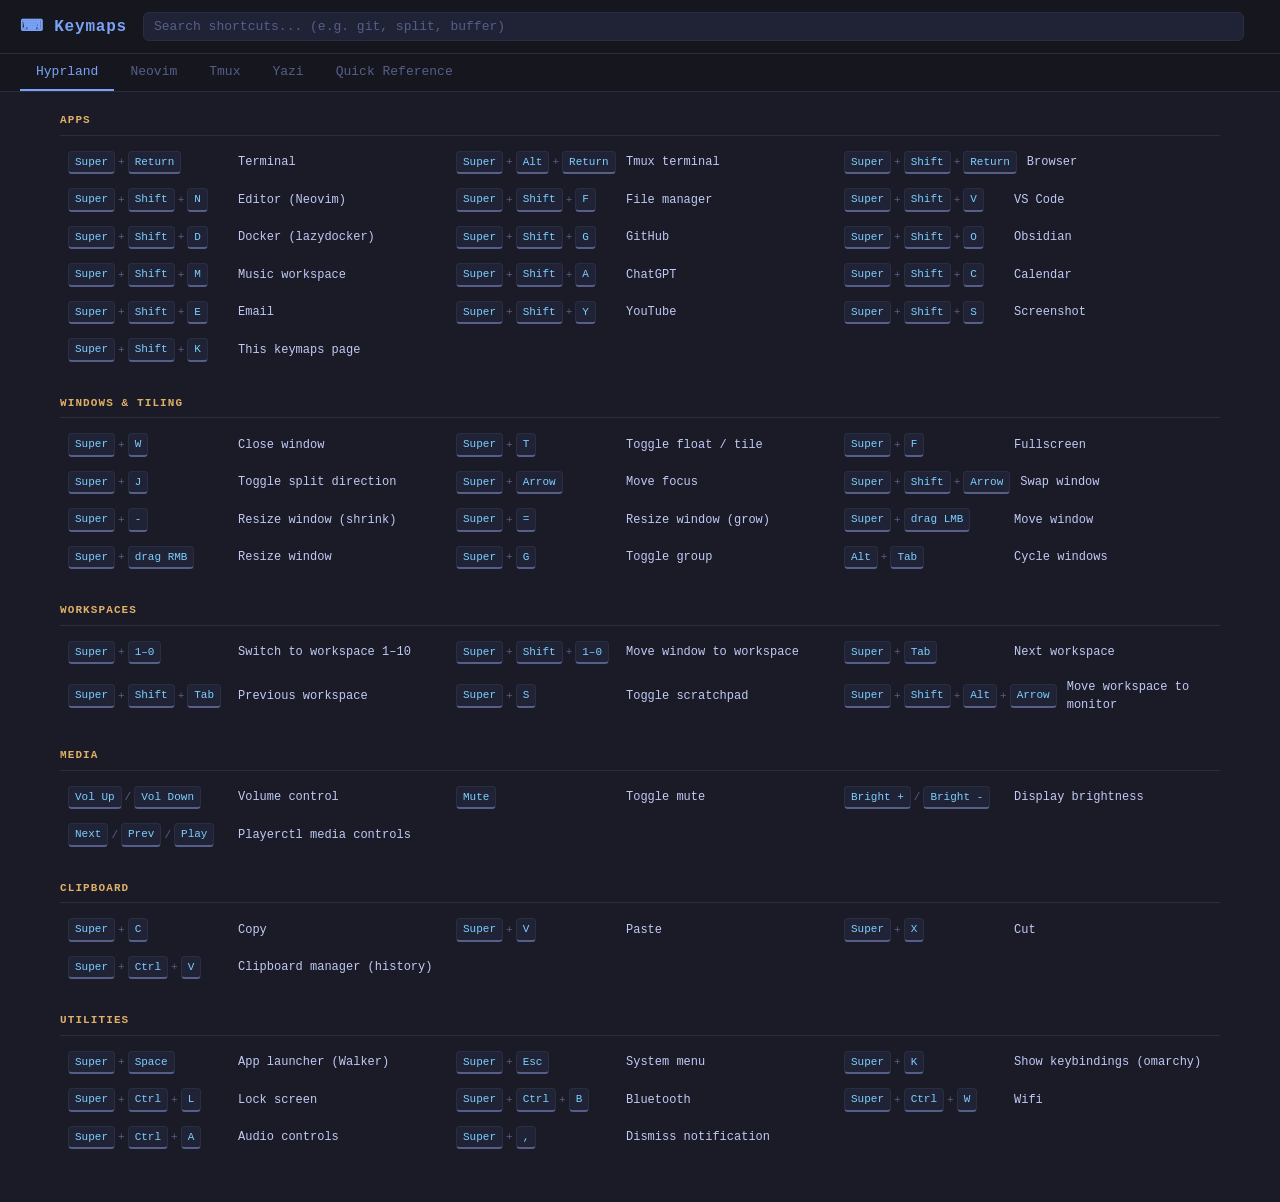
==== config-home/.local/share/keymaps/index.html @ 3b5032f0 "Add keymaps reference webpage and Super+Shift+K binding Creates a single-page dark-themed HTML keyma" ====
<!DOCTYPE html>
<html lang="en">
<head>
<meta charset="UTF-8">
<meta name="viewport" content="width=device-width, initial-scale=1.0">
<title>Keymaps Reference</title>
<style>
  :root {
    --bg: #1a1b26;
    --bg2: #16161e;
    --bg3: #1f2335;
    --border: #292e42;
    --fg: #c0caf5;
    --fg-dim: #565f89;
    --blue: #7aa2f7;
    --cyan: #7dcfff;
    --green: #9ece6a;
    --yellow: #e0af68;
    --orange: #ff9e64;
    --red: #f7768e;
    --purple: #bb9af7;
    --magenta: #bb9af7;
    --highlight: #2d3f6b;
  }

  * { box-sizing: border-box; margin: 0; padding: 0; }

  body {
    background: var(--bg);
    color: var(--fg);
    font-family: 'JetBrains Mono', 'Fira Code', 'Cascadia Code', monospace;
    font-size: 13px;
    line-height: 1.5;
    min-height: 100vh;
  }

  header {
    background: var(--bg2);
    border-bottom: 1px solid var(--border);
    padding: 12px 20px;
    position: sticky;
    top: 0;
    z-index: 100;
    display: flex;
    align-items: center;
    gap: 16px;
    flex-wrap: wrap;
  }

  header h1 {
    font-size: 16px;
    color: var(--blue);
    white-space: nowrap;
    letter-spacing: 0.05em;
  }

  #search {
    flex: 1;
    min-width: 200px;
    background: var(--bg3);
    border: 1px solid var(--border);
    border-radius: 6px;
    color: var(--fg);
    padding: 6px 10px;
    font-family: inherit;
    font-size: 13px;
    outline: none;
    transition: border-color 0.15s;
  }

  #search:focus { border-color: var(--blue); }
  #search::placeholder { color: var(--fg-dim); }

  #search-count {
    color: var(--fg-dim);
    font-size: 12px;
    white-space: nowrap;
  }

  nav {
    background: var(--bg2);
    border-bottom: 1px solid var(--border);
    padding: 0 20px;
    display: flex;
    gap: 0;
    overflow-x: auto;
  }

  .tab-btn {
    background: none;
    border: none;
    border-bottom: 2px solid transparent;
    color: var(--fg-dim);
    cursor: pointer;
    font-family: inherit;
    font-size: 13px;
    padding: 10px 16px;
    transition: color 0.15s, border-color 0.15s;
    white-space: nowrap;
  }

  .tab-btn:hover { color: var(--fg); }
  .tab-btn.active { color: var(--blue); border-bottom-color: var(--blue); }

  main { padding: 20px; max-width: 1200px; margin: 0 auto; }

  .tab-panel { display: none; }
  .tab-panel.active { display: block; }

  .section {
    margin-bottom: 28px;
  }

  .section-title {
    color: var(--yellow);
    font-size: 11px;
    font-weight: bold;
    letter-spacing: 0.1em;
    text-transform: uppercase;
    margin-bottom: 10px;
    padding-bottom: 6px;
    border-bottom: 1px solid var(--border);
  }

  .keymaps-grid {
    display: grid;
    grid-template-columns: repeat(auto-fill, minmax(380px, 1fr));
    gap: 4px;
  }

  .keymap-row {
    display: flex;
    align-items: center;
    gap: 10px;
    padding: 5px 8px;
    border-radius: 4px;
    transition: background 0.1s;
    cursor: pointer;
  }

  .keymap-row:hover { background: var(--bg3); }

  .keymap-row.hidden { display: none; }

  .keys {
    display: flex;
    align-items: center;
    gap: 3px;
    flex-shrink: 0;
    min-width: 160px;
  }

  kbd {
    background: var(--bg3);
    border: 1px solid var(--border);
    border-bottom: 2px solid var(--fg-dim);
    border-radius: 4px;
    color: var(--cyan);
    font-family: inherit;
    font-size: 11px;
    padding: 2px 6px;
    white-space: nowrap;
    transition: background 0.1s;
    user-select: none;
  }

  .keymap-row:hover kbd { background: var(--highlight); }

  .sep {
    color: var(--fg-dim);
    font-size: 11px;
  }

  .desc {
    color: var(--fg);
    flex: 1;
    font-size: 12px;
  }

  .desc em {
    color: var(--fg-dim);
    font-style: normal;
    font-size: 11px;
  }

  .copied-toast {
    position: fixed;
    bottom: 20px;
    right: 20px;
    background: var(--green);
    color: var(--bg);
    padding: 8px 14px;
    border-radius: 6px;
    font-size: 12px;
    opacity: 0;
    transition: opacity 0.2s;
    pointer-events: none;
    z-index: 999;
  }

  .copied-toast.show { opacity: 1; }

  mark {
    background: var(--yellow);
    color: var(--bg);
    border-radius: 2px;
    padding: 0 1px;
  }

  .no-results {
    color: var(--fg-dim);
    text-align: center;
    padding: 40px;
    display: none;
  }

  .no-results.show { display: block; }

  .leader-note {
    background: var(--bg3);
    border: 1px solid var(--border);
    border-left: 3px solid var(--purple);
    border-radius: 4px;
    color: var(--fg-dim);
    font-size: 12px;
    margin-bottom: 16px;
    padding: 8px 12px;
  }

  .leader-note strong { color: var(--purple); }

  @media (max-width: 600px) {
    .keymaps-grid { grid-template-columns: 1fr; }
    .keys { min-width: 120px; }
  }
</style>
</head>
<body>

<header>
  <h1>⌨ Keymaps</h1>
  <input type="search" id="search" placeholder="Search shortcuts... (e.g. git, split, buffer)" autocomplete="off" spellcheck="false">
  <span id="search-count"></span>
</header>

<nav>
  <button class="tab-btn active" data-tab="hyprland">Hyprland</button>
  <button class="tab-btn" data-tab="neovim">Neovim</button>
  <button class="tab-btn" data-tab="tmux">Tmux</button>
  <button class="tab-btn" data-tab="yazi">Yazi</button>
  <button class="tab-btn" data-tab="quick">Quick Reference</button>
</nav>

<main>

<!-- HYPRLAND TAB -->
<div class="tab-panel active" id="tab-hyprland">

  <div class="section">
    <div class="section-title">Apps</div>
    <div class="keymaps-grid">
      <div class="keymap-row" data-keys="Super Return"><div class="keys"><kbd>Super</kbd><span class="sep">+</span><kbd>Return</kbd></div><div class="desc">Terminal</div></div>
      <div class="keymap-row" data-keys="Super Alt Return"><div class="keys"><kbd>Super</kbd><span class="sep">+</span><kbd>Alt</kbd><span class="sep">+</span><kbd>Return</kbd></div><div class="desc">Tmux terminal</div></div>
      <div class="keymap-row" data-keys="Super Shift Return"><div class="keys"><kbd>Super</kbd><span class="sep">+</span><kbd>Shift</kbd><span class="sep">+</span><kbd>Return</kbd></div><div class="desc">Browser</div></div>
      <div class="keymap-row" data-keys="Super Shift N"><div class="keys"><kbd>Super</kbd><span class="sep">+</span><kbd>Shift</kbd><span class="sep">+</span><kbd>N</kbd></div><div class="desc">Editor (Neovim)</div></div>
      <div class="keymap-row" data-keys="Super Shift F"><div class="keys"><kbd>Super</kbd><span class="sep">+</span><kbd>Shift</kbd><span class="sep">+</span><kbd>F</kbd></div><div class="desc">File manager</div></div>
      <div class="keymap-row" data-keys="Super Shift V"><div class="keys"><kbd>Super</kbd><span class="sep">+</span><kbd>Shift</kbd><span class="sep">+</span><kbd>V</kbd></div><div class="desc">VS Code</div></div>
      <div class="keymap-row" data-keys="Super Shift D"><div class="keys"><kbd>Super</kbd><span class="sep">+</span><kbd>Shift</kbd><span class="sep">+</span><kbd>D</kbd></div><div class="desc">Docker (lazydocker)</div></div>
      <div class="keymap-row" data-keys="Super Shift G"><div class="keys"><kbd>Super</kbd><span class="sep">+</span><kbd>Shift</kbd><span class="sep">+</span><kbd>G</kbd></div><div class="desc">GitHub</div></div>
      <div class="keymap-row" data-keys="Super Shift O"><div class="keys"><kbd>Super</kbd><span class="sep">+</span><kbd>Shift</kbd><span class="sep">+</span><kbd>O</kbd></div><div class="desc">Obsidian</div></div>
      <div class="keymap-row" data-keys="Super Shift M"><div class="keys"><kbd>Super</kbd><span class="sep">+</span><kbd>Shift</kbd><span class="sep">+</span><kbd>M</kbd></div><div class="desc">Music workspace</div></div>
      <div class="keymap-row" data-keys="Super Shift A"><div class="keys"><kbd>Super</kbd><span class="sep">+</span><kbd>Shift</kbd><span class="sep">+</span><kbd>A</kbd></div><div class="desc">ChatGPT</div></div>
      <div class="keymap-row" data-keys="Super Shift C"><div class="keys"><kbd>Super</kbd><span class="sep">+</span><kbd>Shift</kbd><span class="sep">+</span><kbd>C</kbd></div><div class="desc">Calendar</div></div>
      <div class="keymap-row" data-keys="Super Shift E"><div class="keys"><kbd>Super</kbd><span class="sep">+</span><kbd>Shift</kbd><span class="sep">+</span><kbd>E</kbd></div><div class="desc">Email</div></div>
      <div class="keymap-row" data-keys="Super Shift Y"><div class="keys"><kbd>Super</kbd><span class="sep">+</span><kbd>Shift</kbd><span class="sep">+</span><kbd>Y</kbd></div><div class="desc">YouTube</div></div>
      <div class="keymap-row" data-keys="Super Shift S"><div class="keys"><kbd>Super</kbd><span class="sep">+</span><kbd>Shift</kbd><span class="sep">+</span><kbd>S</kbd></div><div class="desc">Screenshot</div></div>
      <div class="keymap-row" data-keys="Super Shift K"><div class="keys"><kbd>Super</kbd><span class="sep">+</span><kbd>Shift</kbd><span class="sep">+</span><kbd>K</kbd></div><div class="desc">This keymaps page</div></div>
    </div>
  </div>

  <div class="section">
    <div class="section-title">Windows &amp; Tiling</div>
    <div class="keymaps-grid">
      <div class="keymap-row" data-keys="Super W"><div class="keys"><kbd>Super</kbd><span class="sep">+</span><kbd>W</kbd></div><div class="desc">Close window</div></div>
      <div class="keymap-row" data-keys="Super T"><div class="keys"><kbd>Super</kbd><span class="sep">+</span><kbd>T</kbd></div><div class="desc">Toggle float / tile</div></div>
      <div class="keymap-row" data-keys="Super F"><div class="keys"><kbd>Super</kbd><span class="sep">+</span><kbd>F</kbd></div><div class="desc">Fullscreen</div></div>
      <div class="keymap-row" data-keys="Super J"><div class="keys"><kbd>Super</kbd><span class="sep">+</span><kbd>J</kbd></div><div class="desc">Toggle split direction</div></div>
      <div class="keymap-row" data-keys="Super Arrow"><div class="keys"><kbd>Super</kbd><span class="sep">+</span><kbd>Arrow</kbd></div><div class="desc">Move focus</div></div>
      <div class="keymap-row" data-keys="Super Shift Arrow"><div class="keys"><kbd>Super</kbd><span class="sep">+</span><kbd>Shift</kbd><span class="sep">+</span><kbd>Arrow</kbd></div><div class="desc">Swap window</div></div>
      <div class="keymap-row" data-keys="Super minus"><div class="keys"><kbd>Super</kbd><span class="sep">+</span><kbd>-</kbd></div><div class="desc">Resize window (shrink)</div></div>
      <div class="keymap-row" data-keys="Super equals"><div class="keys"><kbd>Super</kbd><span class="sep">+</span><kbd>=</kbd></div><div class="desc">Resize window (grow)</div></div>
      <div class="keymap-row" data-keys="Super drag LMB"><div class="keys"><kbd>Super</kbd><span class="sep">+</span><kbd>drag LMB</kbd></div><div class="desc">Move window</div></div>
      <div class="keymap-row" data-keys="Super drag RMB"><div class="keys"><kbd>Super</kbd><span class="sep">+</span><kbd>drag RMB</kbd></div><div class="desc">Resize window</div></div>
      <div class="keymap-row" data-keys="Super G"><div class="keys"><kbd>Super</kbd><span class="sep">+</span><kbd>G</kbd></div><div class="desc">Toggle group</div></div>
      <div class="keymap-row" data-keys="Alt Tab"><div class="keys"><kbd>Alt</kbd><span class="sep">+</span><kbd>Tab</kbd></div><div class="desc">Cycle windows</div></div>
    </div>
  </div>

  <div class="section">
    <div class="section-title">Workspaces</div>
    <div class="keymaps-grid">
      <div class="keymap-row" data-keys="Super 1-0"><div class="keys"><kbd>Super</kbd><span class="sep">+</span><kbd>1–0</kbd></div><div class="desc">Switch to workspace 1–10</div></div>
      <div class="keymap-row" data-keys="Super Shift 1-0"><div class="keys"><kbd>Super</kbd><span class="sep">+</span><kbd>Shift</kbd><span class="sep">+</span><kbd>1–0</kbd></div><div class="desc">Move window to workspace</div></div>
      <div class="keymap-row" data-keys="Super Tab"><div class="keys"><kbd>Super</kbd><span class="sep">+</span><kbd>Tab</kbd></div><div class="desc">Next workspace</div></div>
      <div class="keymap-row" data-keys="Super Shift Tab"><div class="keys"><kbd>Super</kbd><span class="sep">+</span><kbd>Shift</kbd><span class="sep">+</span><kbd>Tab</kbd></div><div class="desc">Previous workspace</div></div>
      <div class="keymap-row" data-keys="Super S"><div class="keys"><kbd>Super</kbd><span class="sep">+</span><kbd>S</kbd></div><div class="desc">Toggle scratchpad</div></div>
      <div class="keymap-row" data-keys="Super Shift Alt Arrow"><div class="keys"><kbd>Super</kbd><span class="sep">+</span><kbd>Shift</kbd><span class="sep">+</span><kbd>Alt</kbd><span class="sep">+</span><kbd>Arrow</kbd></div><div class="desc">Move workspace to monitor</div></div>
    </div>
  </div>

  <div class="section">
    <div class="section-title">Media</div>
    <div class="keymaps-grid">
      <div class="keymap-row" data-keys="Volume Up Down"><div class="keys"><kbd>Vol Up</kbd><span class="sep">/</span><kbd>Vol Down</kbd></div><div class="desc">Volume control</div></div>
      <div class="keymap-row" data-keys="Mute"><div class="keys"><kbd>Mute</kbd></div><div class="desc">Toggle mute</div></div>
      <div class="keymap-row" data-keys="Brightness Up Down"><div class="keys"><kbd>Bright +</kbd><span class="sep">/</span><kbd>Bright -</kbd></div><div class="desc">Display brightness</div></div>
      <div class="keymap-row" data-keys="Media Next Prev Play"><div class="keys"><kbd>Next</kbd><span class="sep">/</span><kbd>Prev</kbd><span class="sep">/</span><kbd>Play</kbd></div><div class="desc">Playerctl media controls</div></div>
    </div>
  </div>

  <div class="section">
    <div class="section-title">Clipboard</div>
    <div class="keymaps-grid">
      <div class="keymap-row" data-keys="Super C copy"><div class="keys"><kbd>Super</kbd><span class="sep">+</span><kbd>C</kbd></div><div class="desc">Copy</div></div>
      <div class="keymap-row" data-keys="Super V paste"><div class="keys"><kbd>Super</kbd><span class="sep">+</span><kbd>V</kbd></div><div class="desc">Paste</div></div>
      <div class="keymap-row" data-keys="Super X cut"><div class="keys"><kbd>Super</kbd><span class="sep">+</span><kbd>X</kbd></div><div class="desc">Cut</div></div>
      <div class="keymap-row" data-keys="Super Ctrl V clipboard"><div class="keys"><kbd>Super</kbd><span class="sep">+</span><kbd>Ctrl</kbd><span class="sep">+</span><kbd>V</kbd></div><div class="desc">Clipboard manager (history)</div></div>
    </div>
  </div>

  <div class="section">
    <div class="section-title">Utilities</div>
    <div class="keymaps-grid">
      <div class="keymap-row" data-keys="Super Space launcher"><div class="keys"><kbd>Super</kbd><span class="sep">+</span><kbd>Space</kbd></div><div class="desc">App launcher (Walker)</div></div>
      <div class="keymap-row" data-keys="Super Escape system"><div class="keys"><kbd>Super</kbd><span class="sep">+</span><kbd>Esc</kbd></div><div class="desc">System menu</div></div>
      <div class="keymap-row" data-keys="Super K keybindings"><div class="keys"><kbd>Super</kbd><span class="sep">+</span><kbd>K</kbd></div><div class="desc">Show keybindings (omarchy)</div></div>
      <div class="keymap-row" data-keys="Super Ctrl L lock screen"><div class="keys"><kbd>Super</kbd><span class="sep">+</span><kbd>Ctrl</kbd><span class="sep">+</span><kbd>L</kbd></div><div class="desc">Lock screen</div></div>
      <div class="keymap-row" data-keys="Super Ctrl B bluetooth"><div class="keys"><kbd>Super</kbd><span class="sep">+</span><kbd>Ctrl</kbd><span class="sep">+</span><kbd>B</kbd></div><div class="desc">Bluetooth</div></div>
      <div class="keymap-row" data-keys="Super Ctrl W wifi"><div class="keys"><kbd>Super</kbd><span class="sep">+</span><kbd>Ctrl</kbd><span class="sep">+</span><kbd>W</kbd></div><div class="desc">Wifi</div></div>
      <div class="keymap-row" data-keys="Super Ctrl A audio"><div class="keys"><kbd>Super</kbd><span class="sep">+</span><kbd>Ctrl</kbd><span class="sep">+</span><kbd>A</kbd></div><div class="desc">Audio controls</div></div>
      <div class="keymap-row" data-keys="Super Comma notification dismiss"><div class="keys"><kbd>Super</kbd><span class="sep">+</span><kbd>,</kbd></div><div class="desc">Dismiss notification</div></div>
    </div>
  </div>

</div>

<!-- NEOVIM TAB -->
<div class="tab-panel" id="tab-neovim">

  <div class="leader-note">
    <strong>Leader = Space</strong> — press <kbd>Space</kbd> then the next key(s). &nbsp;|&nbsp;
    <strong>Custom escape:</strong> type <kbd>j</kbd><kbd>j</kbd> or <kbd>j</kbd><kbd>k</kbd> in insert mode to return to normal mode.
  </div>

  <div class="section">
    <div class="section-title">Modes &amp; Escape (beginner essentials)</div>
    <div class="keymaps-grid">
      <div class="keymap-row" data-keys="i insert mode"><div class="keys"><kbd>i</kbd></div><div class="desc">Enter insert mode <em>(type text)</em></div></div>
      <div class="keymap-row" data-keys="Esc jj jk normal mode escape"><div class="keys"><kbd>Esc</kbd><span class="sep">/</span><kbd>jj</kbd><span class="sep">/</span><kbd>jk</kbd></div><div class="desc">Back to normal mode</div></div>
      <div class="keymap-row" data-keys="v visual"><div class="keys"><kbd>v</kbd></div><div class="desc">Visual mode <em>(select chars)</em></div></div>
      <div class="keymap-row" data-keys="V visual line"><div class="keys"><kbd>V</kbd></div><div class="desc">Visual line mode <em>(select lines)</em></div></div>
      <div class="keymap-row" data-keys=": command"><div class="keys"><kbd>:</kbd></div><div class="desc">Command mode</div></div>
      <div class="keymap-row" data-keys="hjkl navigation"><div class="keys"><kbd>h</kbd><span class="sep">/</span><kbd>j</kbd><span class="sep">/</span><kbd>k</kbd><span class="sep">/</span><kbd>l</kbd></div><div class="desc">Left / Down / Up / Right</div></div>
      <div class="keymap-row" data-keys="Ctrl h j k l windows splits move"><div class="keys"><kbd>Ctrl</kbd><span class="sep">+</span><kbd>h/j/k/l</kbd></div><div class="desc">Move between splits/windows</div></div>
      <div class="keymap-row" data-keys="Alt j k move line"><div class="keys"><kbd>Alt</kbd><span class="sep">+</span><kbd>j</kbd><span class="sep">/</span><kbd>k</kbd></div><div class="desc">Move current line down / up</div></div>
      <div class="keymap-row" data-keys="Ctrl s save"><div class="keys"><kbd>Ctrl</kbd><span class="sep">+</span><kbd>S</kbd></div><div class="desc">Save file</div></div>
    </div>
  </div>

  <div class="section">
    <div class="section-title">Files &amp; Buffers</div>
    <div class="keymaps-grid">
      <div class="keymap-row" data-keys="Leader Space find files"><div class="keys"><kbd>Spc</kbd><span class="sep">+</span><kbd>Space</kbd></div><div class="desc">Find files (smart)</div></div>
      <div class="keymap-row" data-keys="Leader ff find files"><div class="keys"><kbd>Spc</kbd><span class="sep">+</span><kbd>f</kbd><span class="sep">+</span><kbd>f</kbd></div><div class="desc">Find files (project root)</div></div>
      <div class="keymap-row" data-keys="Leader fF find files cwd"><div class="keys"><kbd>Spc</kbd><span class="sep">+</span><kbd>f</kbd><span class="sep">+</span><kbd>F</kbd></div><div class="desc">Find files (current dir)</div></div>
      <div class="keymap-row" data-keys="Leader fr recent files"><div class="keys"><kbd>Spc</kbd><span class="sep">+</span><kbd>f</kbd><span class="sep">+</span><kbd>r</kbd></div><div class="desc">Recent files</div></div>
      <div class="keymap-row" data-keys="Leader fn new file"><div class="keys"><kbd>Spc</kbd><span class="sep">+</span><kbd>f</kbd><span class="sep">+</span><kbd>n</kbd></div><div class="desc">New file</div></div>
      <div class="keymap-row" data-keys="Leader fe explorer neotree"><div class="keys"><kbd>Spc</kbd><span class="sep">+</span><kbd>f</kbd><span class="sep">+</span><kbd>e</kbd></div><div class="desc">File explorer (NeoTree, root)</div></div>
      <div class="keymap-row" data-keys="Leader fE explorer neotree cwd"><div class="keys"><kbd>Spc</kbd><span class="sep">+</span><kbd>f</kbd><span class="sep">+</span><kbd>E</kbd></div><div class="desc">File explorer (current dir)</div></div>
      <div class="keymap-row" data-keys="Leader fy yazi file"><div class="keys"><kbd>Spc</kbd><span class="sep">+</span><kbd>f</kbd><span class="sep">+</span><kbd>y</kbd></div><div class="desc">Yazi (at current file)</div></div>
      <div class="keymap-row" data-keys="Leader fY yazi cwd"><div class="keys"><kbd>Spc</kbd><span class="sep">+</span><kbd>f</kbd><span class="sep">+</span><kbd>Y</kbd></div><div class="desc">Yazi (current dir)</div></div>
      <div class="keymap-row" data-keys="Leader fm mini files"><div class="keys"><kbd>Spc</kbd><span class="sep">+</span><kbd>f</kbd><span class="sep">+</span><kbd>m</kbd></div><div class="desc">Mini.files explorer</div></div>
      <div class="keymap-row" data-keys="Leader fp project picker"><div class="keys"><kbd>Spc</kbd><span class="sep">+</span><kbd>f</kbd><span class="sep">+</span><kbd>p</kbd></div><div class="desc">Project picker</div></div>
      <div class="keymap-row" data-keys="Shift H prev buffer"><div class="keys"><kbd>Shift</kbd><span class="sep">+</span><kbd>H</kbd></div><div class="desc">Previous buffer (open file)</div></div>
      <div class="keymap-row" data-keys="Shift L next buffer"><div class="keys"><kbd>Shift</kbd><span class="sep">+</span><kbd>L</kbd></div><div class="desc">Next buffer</div></div>
      <div class="keymap-row" data-keys="Leader , buffers pick"><div class="keys"><kbd>Spc</kbd><span class="sep">+</span><kbd>,</kbd></div><div class="desc">Pick from open buffers</div></div>
      <div class="keymap-row" data-keys="Leader bb buffer last switch"><div class="keys"><kbd>Spc</kbd><span class="sep">+</span><kbd>b</kbd><span class="sep">+</span><kbd>b</kbd></div><div class="desc">Switch to last buffer</div></div>
      <div class="keymap-row" data-keys="Leader bd buffer delete close"><div class="keys"><kbd>Spc</kbd><span class="sep">+</span><kbd>b</kbd><span class="sep">+</span><kbd>d</kbd></div><div class="desc">Close buffer</div></div>
      <div class="keymap-row" data-keys="Leader bo buffer close others"><div class="keys"><kbd>Spc</kbd><span class="sep">+</span><kbd>b</kbd><span class="sep">+</span><kbd>o</kbd></div><div class="desc">Close other buffers</div></div>
    </div>
  </div>

  <div class="section">
    <div class="section-title">Search</div>
    <div class="keymaps-grid">
      <div class="keymap-row" data-keys="Leader / grep search project"><div class="keys"><kbd>Spc</kbd><span class="sep">+</span><kbd>/</kbd></div><div class="desc">Grep in project</div></div>
      <div class="keymap-row" data-keys="Leader sg grep root"><div class="keys"><kbd>Spc</kbd><span class="sep">+</span><kbd>s</kbd><span class="sep">+</span><kbd>g</kbd></div><div class="desc">Grep (project root)</div></div>
      <div class="keymap-row" data-keys="Leader sw search word cursor"><div class="keys"><kbd>Spc</kbd><span class="sep">+</span><kbd>s</kbd><span class="sep">+</span><kbd>w</kbd></div><div class="desc">Search word under cursor</div></div>
      <div class="keymap-row" data-keys="Leader sb search buffer"><div class="keys"><kbd>Spc</kbd><span class="sep">+</span><kbd>s</kbd><span class="sep">+</span><kbd>b</kbd></div><div class="desc">Search in current buffer</div></div>
      <div class="keymap-row" data-keys="Leader sh search help"><div class="keys"><kbd>Spc</kbd><span class="sep">+</span><kbd>s</kbd><span class="sep">+</span><kbd>h</kbd></div><div class="desc">Search help pages</div></div>
      <div class="keymap-row" data-keys="Leader sk search keymaps"><div class="keys"><kbd>Spc</kbd><span class="sep">+</span><kbd>s</kbd><span class="sep">+</span><kbd>k</kbd></div><div class="desc">Search keymaps</div></div>
      <div class="keymap-row" data-keys="Leader sd search diagnostics"><div class="keys"><kbd>Spc</kbd><span class="sep">+</span><kbd>s</kbd><span class="sep">+</span><kbd>d</kbd></div><div class="desc">Search diagnostics</div></div>
      <div class="keymap-row" data-keys="Leader sr search replace"><div class="keys"><kbd>Spc</kbd><span class="sep">+</span><kbd>s</kbd><span class="sep">+</span><kbd>r</kbd></div><div class="desc">Search &amp; replace</div></div>
      <div class="keymap-row" data-keys="Leader sR search resume last"><div class="keys"><kbd>Spc</kbd><span class="sep">+</span><kbd>s</kbd><span class="sep">+</span><kbd>R</kbd></div><div class="desc">Resume last search</div></div>
      <div class="keymap-row" data-keys="s flash jump"><div class="keys"><kbd>s</kbd></div><div class="desc">Flash jump — type letters to jump anywhere</div></div>
    </div>
  </div>

  <div class="section">
    <div class="section-title">Git</div>
    <div class="keymaps-grid">
      <div class="keymap-row" data-keys="Leader gg lazygit git"><div class="keys"><kbd>Spc</kbd><span class="sep">+</span><kbd>g</kbd><span class="sep">+</span><kbd>g</kbd></div><div class="desc">LazyGit</div></div>
      <div class="keymap-row" data-keys="Leader gb git blame"><div class="keys"><kbd>Spc</kbd><span class="sep">+</span><kbd>g</kbd><span class="sep">+</span><kbd>b</kbd></div><div class="desc">Git blame (current line)</div></div>
      <div class="keymap-row" data-keys="Leader gd git diff"><div class="keys"><kbd>Spc</kbd><span class="sep">+</span><kbd>g</kbd><span class="sep">+</span><kbd>d</kbd></div><div class="desc">Git diff hunks</div></div>
      <div class="keymap-row" data-keys="Leader gs git status"><div class="keys"><kbd>Spc</kbd><span class="sep">+</span><kbd>g</kbd><span class="sep">+</span><kbd>s</kbd></div><div class="desc">Git status</div></div>
      <div class="keymap-row" data-keys="Leader gf git file history"><div class="keys"><kbd>Spc</kbd><span class="sep">+</span><kbd>g</kbd><span class="sep">+</span><kbd>f</kbd></div><div class="desc">File history</div></div>
      <div class="keymap-row" data-keys="Leader gl git log"><div class="keys"><kbd>Spc</kbd><span class="sep">+</span><kbd>g</kbd><span class="sep">+</span><kbd>l</kbd></div><div class="desc">Git log</div></div>
    </div>
  </div>

  <div class="section">
    <div class="section-title">LSP &amp; Code</div>
    <div class="keymaps-grid">
      <div class="keymap-row" data-keys="gd go to definition lsp"><div class="keys"><kbd>g</kbd><span class="sep">+</span><kbd>d</kbd></div><div class="desc">Go to definition</div></div>
      <div class="keymap-row" data-keys="gr references lsp"><div class="keys"><kbd>g</kbd><span class="sep">+</span><kbd>r</kbd></div><div class="desc">Show references</div></div>
      <div class="keymap-row" data-keys="gI implementation lsp"><div class="keys"><kbd>g</kbd><span class="sep">+</span><kbd>I</kbd></div><div class="desc">Go to implementation</div></div>
      <div class="keymap-row" data-keys="gy type definition lsp"><div class="keys"><kbd>g</kbd><span class="sep">+</span><kbd>y</kbd></div><div class="desc">Go to type definition</div></div>
      <div class="keymap-row" data-keys="K hover docs lsp"><div class="keys"><kbd>K</kbd></div><div class="desc">Hover docs</div></div>
      <div class="keymap-row" data-keys="gK signature help lsp"><div class="keys"><kbd>g</kbd><span class="sep">+</span><kbd>K</kbd></div><div class="desc">Signature help</div></div>
      <div class="keymap-row" data-keys="Leader ca code action lsp"><div class="keys"><kbd>Spc</kbd><span class="sep">+</span><kbd>c</kbd><span class="sep">+</span><kbd>a</kbd></div><div class="desc">Code action</div></div>
      <div class="keymap-row" data-keys="Leader cr rename symbol lsp"><div class="keys"><kbd>Spc</kbd><span class="sep">+</span><kbd>c</kbd><span class="sep">+</span><kbd>r</kbd></div><div class="desc">Rename symbol</div></div>
      <div class="keymap-row" data-keys="Leader cf format code lsp"><div class="keys"><kbd>Spc</kbd><span class="sep">+</span><kbd>c</kbd><span class="sep">+</span><kbd>f</kbd></div><div class="desc">Format code</div></div>
      <div class="keymap-row" data-keys="Leader cd diagnostics line"><div class="keys"><kbd>Spc</kbd><span class="sep">+</span><kbd>c</kbd><span class="sep">+</span><kbd>d</kbd></div><div class="desc">Line diagnostics</div></div>
      <div class="keymap-row" data-keys="]d [d next prev diagnostic"><div class="keys"><kbd>]d</kbd><span class="sep">/</span><kbd>[d</kbd></div><div class="desc">Next / prev diagnostic</div></div>
      <div class="keymap-row" data-keys="]e [e next prev error"><div class="keys"><kbd>]e</kbd><span class="sep">/</span><kbd>[e</kbd></div><div class="desc">Next / prev error</div></div>
      <div class="keymap-row" data-keys="Leader cl lsp info"><div class="keys"><kbd>Spc</kbd><span class="sep">+</span><kbd>c</kbd><span class="sep">+</span><kbd>l</kbd></div><div class="desc">LSP info</div></div>
      <div class="keymap-row" data-keys="Leader cm mason install lsp"><div class="keys"><kbd>Spc</kbd><span class="sep">+</span><kbd>c</kbd><span class="sep">+</span><kbd>m</kbd></div><div class="desc">Mason (install LSPs)</div></div>
      <div class="keymap-row" data-keys="Leader co organize imports"><div class="keys"><kbd>Spc</kbd><span class="sep">+</span><kbd>c</kbd><span class="sep">+</span><kbd>o</kbd></div><div class="desc">Organize imports</div></div>
    </div>
  </div>

  <div class="section">
    <div class="section-title">Windows &amp; Splits</div>
    <div class="keymaps-grid">
      <div class="keymap-row" data-keys="Leader - split below"><div class="keys"><kbd>Spc</kbd><span class="sep">+</span><kbd>-</kbd></div><div class="desc">Split below</div></div>
      <div class="keymap-row" data-keys="Leader | split right"><div class="keys"><kbd>Spc</kbd><span class="sep">+</span><kbd>|</kbd></div><div class="desc">Split right</div></div>
      <div class="keymap-row" data-keys="Leader wd window delete close"><div class="keys"><kbd>Spc</kbd><span class="sep">+</span><kbd>w</kbd><span class="sep">+</span><kbd>d</kbd></div><div class="desc">Close window</div></div>
      <div class="keymap-row" data-keys="Leader wm window maximize zoom"><div class="keys"><kbd>Spc</kbd><span class="sep">+</span><kbd>w</kbd><span class="sep">+</span><kbd>m</kbd></div><div class="desc">Zoom / maximize window</div></div>
      <div class="keymap-row" data-keys="Ctrl Up Down Left Right resize window"><div class="keys"><kbd>Ctrl</kbd><span class="sep">+</span><kbd>Arrows</kbd></div><div class="desc">Resize windows</div></div>
    </div>
  </div>

  <div class="section">
    <div class="section-title">Harpoon — Quick File Nav</div>
    <div class="keymaps-grid">
      <div class="keymap-row" data-keys="Leader H harpoon mark file"><div class="keys"><kbd>Spc</kbd><span class="sep">+</span><kbd>H</kbd></div><div class="desc">Mark current file</div></div>
      <div class="keymap-row" data-keys="Leader h harpoon menu"><div class="keys"><kbd>Spc</kbd><span class="sep">+</span><kbd>h</kbd></div><div class="desc">Harpoon menu</div></div>
      <div class="keymap-row" data-keys="Leader 1-9 harpoon jump"><div class="keys"><kbd>Spc</kbd><span class="sep">+</span><kbd>1–9</kbd></div><div class="desc">Jump to harpoon file 1–9</div></div>
    </div>
  </div>

  <div class="section">
    <div class="section-title">Surround (mini.surround)</div>
    <div class="keymaps-grid">
      <div class="keymap-row" data-keys="sa add surround"><div class="keys"><kbd>s</kbd><span class="sep">+</span><kbd>a</kbd></div><div class="desc">Add surround <em>(e.g. saW" wraps word in quotes)</em></div></div>
      <div class="keymap-row" data-keys="sd delete surround"><div class="keys"><kbd>s</kbd><span class="sep">+</span><kbd>d</kbd></div><div class="desc">Delete surround</div></div>
      <div class="keymap-row" data-keys="sr replace surround"><div class="keys"><kbd>s</kbd><span class="sep">+</span><kbd>r</kbd></div><div class="desc">Replace surround</div></div>
      <div class="keymap-row" data-keys="gsf gsF find surrounding"><div class="keys"><kbd>g</kbd><span class="sep">+</span><kbd>sf</kbd><span class="sep">/</span><kbd>sF</kbd></div><div class="desc">Find surrounding (next/prev)</div></div>
      <div class="keymap-row" data-keys="gsh highlight surrounding"><div class="keys"><kbd>g</kbd><span class="sep">+</span><kbd>sh</kbd></div><div class="desc">Highlight surrounding</div></div>
    </div>
  </div>

  <div class="section">
    <div class="section-title">OpenCode — AI</div>
    <div class="keymaps-grid">
      <div class="keymap-row" data-keys="Leader ot toggle ai panel opencode"><div class="keys"><kbd>Spc</kbd><span class="sep">+</span><kbd>o</kbd><span class="sep">+</span><kbd>t</kbd></div><div class="desc">Toggle AI panel</div></div>
      <div class="keymap-row" data-keys="Leader oa ask code ai opencode"><div class="keys"><kbd>Spc</kbd><span class="sep">+</span><kbd>o</kbd><span class="sep">+</span><kbd>a</kbd></div><div class="desc">Ask about code</div></div>
      <div class="keymap-row" data-keys="Leader oe explain code ai opencode"><div class="keys"><kbd>Spc</kbd><span class="sep">+</span><kbd>o</kbd><span class="sep">+</span><kbd>e</kbd></div><div class="desc">Explain code</div></div>
      <div class="keymap-row" data-keys="Leader on new session ai opencode"><div class="keys"><kbd>Spc</kbd><span class="sep">+</span><kbd>o</kbd><span class="sep">+</span><kbd>n</kbd></div><div class="desc">New AI session</div></div>
      <div class="keymap-row" data-keys="Leader os select prompt ai opencode"><div class="keys"><kbd>Spc</kbd><span class="sep">+</span><kbd>o</kbd><span class="sep">+</span><kbd>s</kbd></div><div class="desc">Select prompt</div></div>
    </div>
  </div>

  <div class="section">
    <div class="section-title">Debugging (DAP)</div>
    <div class="keymaps-grid">
      <div class="keymap-row" data-keys="Leader db breakpoint debug"><div class="keys"><kbd>Spc</kbd><span class="sep">+</span><kbd>d</kbd><span class="sep">+</span><kbd>b</kbd></div><div class="desc">Toggle breakpoint</div></div>
      <div class="keymap-row" data-keys="Leader dc continue debug run"><div class="keys"><kbd>Spc</kbd><span class="sep">+</span><kbd>d</kbd><span class="sep">+</span><kbd>c</kbd></div><div class="desc">Run / continue</div></div>
      <div class="keymap-row" data-keys="Leader di step into debug"><div class="keys"><kbd>Spc</kbd><span class="sep">+</span><kbd>d</kbd><span class="sep">+</span><kbd>i</kbd></div><div class="desc">Step into</div></div>
      <div class="keymap-row" data-keys="Leader do step out debug"><div class="keys"><kbd>Spc</kbd><span class="sep">+</span><kbd>d</kbd><span class="sep">+</span><kbd>o</kbd></div><div class="desc">Step out</div></div>
      <div class="keymap-row" data-keys="Leader dO step over debug"><div class="keys"><kbd>Spc</kbd><span class="sep">+</span><kbd>d</kbd><span class="sep">+</span><kbd>O</kbd></div><div class="desc">Step over</div></div>
      <div class="keymap-row" data-keys="Leader dt terminate debug"><div class="keys"><kbd>Spc</kbd><span class="sep">+</span><kbd>d</kbd><span class="sep">+</span><kbd>t</kbd></div><div class="desc">Terminate</div></div>
      <div class="keymap-row" data-keys="Leader du dap ui debug"><div class="keys"><kbd>Spc</kbd><span class="sep">+</span><kbd>d</kbd><span class="sep">+</span><kbd>u</kbd></div><div class="desc">DAP UI toggle</div></div>
    </div>
  </div>

  <div class="section">
    <div class="section-title">UI Toggles (Leader+u)</div>
    <div class="keymaps-grid">
      <div class="keymap-row" data-keys="Leader uf format auto toggle"><div class="keys"><kbd>Spc</kbd><span class="sep">+</span><kbd>u</kbd><span class="sep">+</span><kbd>f</kbd></div><div class="desc">Toggle auto-format</div></div>
      <div class="keymap-row" data-keys="Leader us spell check toggle"><div class="keys"><kbd>Spc</kbd><span class="sep">+</span><kbd>u</kbd><span class="sep">+</span><kbd>s</kbd></div><div class="desc">Toggle spell check</div></div>
      <div class="keymap-row" data-keys="Leader uw word wrap toggle"><div class="keys"><kbd>Spc</kbd><span class="sep">+</span><kbd>u</kbd><span class="sep">+</span><kbd>w</kbd></div><div class="desc">Toggle line wrap</div></div>
      <div class="keymap-row" data-keys="Leader ul line numbers toggle"><div class="keys"><kbd>Spc</kbd><span class="sep">+</span><kbd>u</kbd><span class="sep">+</span><kbd>l</kbd></div><div class="desc">Toggle line numbers</div></div>
      <div class="keymap-row" data-keys="Leader uL relative numbers toggle"><div class="keys"><kbd>Spc</kbd><span class="sep">+</span><kbd>u</kbd><span class="sep">+</span><kbd>L</kbd></div><div class="desc">Toggle relative numbers</div></div>
      <div class="keymap-row" data-keys="Leader ud diagnostics toggle"><div class="keys"><kbd>Spc</kbd><span class="sep">+</span><kbd>u</kbd><span class="sep">+</span><kbd>d</kbd></div><div class="desc">Toggle diagnostics</div></div>
      <div class="keymap-row" data-keys="Leader uh inlay hints toggle"><div class="keys"><kbd>Spc</kbd><span class="sep">+</span><kbd>u</kbd><span class="sep">+</span><kbd>h</kbd></div><div class="desc">Toggle inlay hints</div></div>
      <div class="keymap-row" data-keys="Leader uC colorscheme theme pick"><div class="keys"><kbd>Spc</kbd><span class="sep">+</span><kbd>u</kbd><span class="sep">+</span><kbd>C</kbd></div><div class="desc">Pick colorscheme</div></div>
      <div class="keymap-row" data-keys="Leader un dismiss notifications"><div class="keys"><kbd>Spc</kbd><span class="sep">+</span><kbd>u</kbd><span class="sep">+</span><kbd>n</kbd></div><div class="desc">Dismiss notifications</div></div>
    </div>
  </div>

  <div class="section">
    <div class="section-title">Misc</div>
    <div class="keymaps-grid">
      <div class="keymap-row" data-keys="Leader l lazy plugin manager"><div class="keys"><kbd>Spc</kbd><span class="sep">+</span><kbd>l</kbd></div><div class="desc">Lazy plugin manager</div></div>
      <div class="keymap-row" data-keys="Leader qq quit all exit"><div class="keys"><kbd>Spc</kbd><span class="sep">+</span><kbd>q</kbd><span class="sep">+</span><kbd>q</kbd></div><div class="desc">Quit all</div></div>
      <div class="keymap-row" data-keys="Leader ? which-key keymaps help"><div class="keys"><kbd>Spc</kbd><span class="sep">+</span><kbd>?</kbd></div><div class="desc">Show buffer keymaps (which-key)</div></div>
      <div class="keymap-row" data-keys="Leader xx trouble diagnostics panel"><div class="keys"><kbd>Spc</kbd><span class="sep">+</span><kbd>x</kbd><span class="sep">+</span><kbd>x</kbd></div><div class="desc">Trouble diagnostics panel</div></div>
      <div class="keymap-row" data-keys="Leader xt todo comments"><div class="keys"><kbd>Spc</kbd><span class="sep">+</span><kbd>x</kbd><span class="sep">+</span><kbd>t</kbd></div><div class="desc">Todo comments</div></div>
      <div class="keymap-row" data-keys="Leader Tab new tab"><div class="keys"><kbd>Spc</kbd><span class="sep">+</span><kbd>Tab</kbd><span class="sep">+</span><kbd>Tab</kbd></div><div class="desc">New tab</div></div>
      <div class="keymap-row" data-keys="Leader Tab ] [ next prev tab"><div class="keys"><kbd>Spc</kbd><span class="sep">+</span><kbd>Tab</kbd><span class="sep">+</span><kbd>]</kbd><span class="sep">/</span><kbd>[</kbd></div><div class="desc">Next / prev tab</div></div>
      <div class="keymap-row" data-keys="Leader Tab d close tab"><div class="keys"><kbd>Spc</kbd><span class="sep">+</span><kbd>Tab</kbd><span class="sep">+</span><kbd>d</kbd></div><div class="desc">Close tab</div></div>
    </div>
  </div>

</div>

<!-- TMUX TAB -->
<div class="tab-panel" id="tab-tmux">

  <div class="leader-note">
    <strong>Prefix = Ctrl+A</strong> — press <kbd>Ctrl</kbd><kbd>A</kbd> first, release, then press the next key.
  </div>

  <div class="section">
    <div class="section-title">Panes</div>
    <div class="keymaps-grid">
      <div class="keymap-row" data-keys="Prefix | split horizontal pane"><div class="keys"><kbd>Prefix</kbd><span class="sep">+</span><kbd>|</kbd></div><div class="desc">Split pane horizontal</div></div>
      <div class="keymap-row" data-keys="Prefix - split vertical pane"><div class="keys"><kbd>Prefix</kbd><span class="sep">+</span><kbd>-</kbd></div><div class="desc">Split pane vertical</div></div>
      <div class="keymap-row" data-keys="Ctrl Alt Arrow navigate pane"><div class="keys"><kbd>Ctrl</kbd><span class="sep">+</span><kbd>Alt</kbd><span class="sep">+</span><kbd>Arrow</kbd></div><div class="desc">Navigate between panes</div></div>
    </div>
  </div>

  <div class="section">
    <div class="section-title">Windows</div>
    <div class="keymaps-grid">
      <div class="keymap-row" data-keys="Prefix c new window create"><div class="keys"><kbd>Prefix</kbd><span class="sep">+</span><kbd>c</kbd></div><div class="desc">New window</div></div>
      <div class="keymap-row" data-keys="Prefix k kill window"><div class="keys"><kbd>Prefix</kbd><span class="sep">+</span><kbd>k</kbd></div><div class="desc">Kill window</div></div>
      <div class="keymap-row" data-keys="Alt 1-9 switch window"><div class="keys"><kbd>Alt</kbd><span class="sep">+</span><kbd>1–9</kbd></div><div class="desc">Switch to window 1–9</div></div>
      <div class="keymap-row" data-keys="Alt Arrow prev next window"><div class="keys"><kbd>Alt</kbd><span class="sep">+</span><kbd>Arrow</kbd></div><div class="desc">Previous / next window</div></div>
    </div>
  </div>

  <div class="section">
    <div class="section-title">Sessions</div>
    <div class="keymaps-grid">
      <div class="keymap-row" data-keys="Prefix C new session create"><div class="keys"><kbd>Prefix</kbd><span class="sep">+</span><kbd>C</kbd></div><div class="desc">New session</div></div>
      <div class="keymap-row" data-keys="Prefix K kill session"><div class="keys"><kbd>Prefix</kbd><span class="sep">+</span><kbd>K</kbd></div><div class="desc">Kill session</div></div>
    </div>
  </div>

  <div class="section">
    <div class="section-title">Copy Mode</div>
    <div class="keymaps-grid">
      <div class="keymap-row" data-keys="Prefix [ copy mode enter"><div class="keys"><kbd>Prefix</kbd><span class="sep">+</span><kbd>[</kbd></div><div class="desc">Enter copy mode (scroll)</div></div>
      <div class="keymap-row" data-keys="q copy mode exit"><div class="keys"><kbd>q</kbd></div><div class="desc">Exit copy mode</div></div>
      <div class="keymap-row" data-keys="Space v select start copy mode"><div class="keys"><kbd>Space</kbd></div><div class="desc">Start selection</div></div>
      <div class="keymap-row" data-keys="Enter y copy mode yank"><div class="keys"><kbd>Enter</kbd></div><div class="desc">Copy selection</div></div>
    </div>
  </div>

</div>

<!-- YAZI TAB -->
<div class="tab-panel" id="tab-yazi">

  <div class="section">
    <div class="section-title">Navigation</div>
    <div class="keymaps-grid">
      <div class="keymap-row" data-keys="hjkl navigate yazi"><div class="keys"><kbd>h</kbd><span class="sep">/</span><kbd>j</kbd><span class="sep">/</span><kbd>k</kbd><span class="sep">/</span><kbd>l</kbd></div><div class="desc">Left (up dir) / Down / Up / Right (enter dir)</div></div>
      <div class="keymap-row" data-keys="Enter open file yazi"><div class="keys"><kbd>Enter</kbd></div><div class="desc">Open file</div></div>
      <div class="keymap-row" data-keys=". toggle hidden yazi"><div class="keys"><kbd>.</kbd></div><div class="desc">Toggle hidden files</div></div>
      <div class="keymap-row" data-keys="q quit yazi"><div class="keys"><kbd>q</kbd></div><div class="desc">Quit</div></div>
    </div>
  </div>

  <div class="section">
    <div class="section-title">File Operations</div>
    <div class="keymaps-grid">
      <div class="keymap-row" data-keys="Space select file yazi"><div class="keys"><kbd>Space</kbd></div><div class="desc">Select / deselect file</div></div>
      <div class="keymap-row" data-keys="y yank copy yazi"><div class="keys"><kbd>y</kbd></div><div class="desc">Yank (copy)</div></div>
      <div class="keymap-row" data-keys="p paste yazi"><div class="keys"><kbd>p</kbd></div><div class="desc">Paste</div></div>
      <div class="keymap-row" data-keys="d delete cut yazi"><div class="keys"><kbd>d</kbd></div><div class="desc">Delete / cut</div></div>
      <div class="keymap-row" data-keys="r rename yazi"><div class="keys"><kbd>r</kbd></div><div class="desc">Rename</div></div>
      <div class="keymap-row" data-keys="a create new file yazi"><div class="keys"><kbd>a</kbd></div><div class="desc">Create new file / directory</div></div>
      <div class="keymap-row" data-keys="/ search filter yazi"><div class="keys"><kbd>/</kbd></div><div class="desc">Search / filter files</div></div>
      <div class="keymap-row" data-keys="z jump cd yazi"><div class="keys"><kbd>z</kbd></div><div class="desc">Jump to directory (zoxide)</div></div>
    </div>
  </div>

</div>

<!-- QUICK REFERENCE TAB -->
<div class="tab-panel" id="tab-quick">

  <div class="section">
    <div class="section-title">Most-Used — Desktop (Hyprland)</div>
    <div class="keymaps-grid">
      <div class="keymap-row" data-keys="Super Space launcher"><div class="keys"><kbd>Super</kbd><span class="sep">+</span><kbd>Space</kbd></div><div class="desc">App launcher</div></div>
      <div class="keymap-row" data-keys="Super Return terminal"><div class="keys"><kbd>Super</kbd><span class="sep">+</span><kbd>Return</kbd></div><div class="desc">Terminal</div></div>
      <div class="keymap-row" data-keys="Super Shift Return browser"><div class="keys"><kbd>Super</kbd><span class="sep">+</span><kbd>Shift</kbd><span class="sep">+</span><kbd>Return</kbd></div><div class="desc">Browser</div></div>
      <div class="keymap-row" data-keys="Super W close window"><div class="keys"><kbd>Super</kbd><span class="sep">+</span><kbd>W</kbd></div><div class="desc">Close window</div></div>
      <div class="keymap-row" data-keys="Super 1-9 workspace"><div class="keys"><kbd>Super</kbd><span class="sep">+</span><kbd>1–9</kbd></div><div class="desc">Switch workspace</div></div>
      <div class="keymap-row" data-keys="Super Shift S screenshot"><div class="keys"><kbd>Super</kbd><span class="sep">+</span><kbd>Shift</kbd><span class="sep">+</span><kbd>S</kbd></div><div class="desc">Screenshot</div></div>
      <div class="keymap-row" data-keys="Super Ctrl L lock"><div class="keys"><kbd>Super</kbd><span class="sep">+</span><kbd>Ctrl</kbd><span class="sep">+</span><kbd>L</kbd></div><div class="desc">Lock screen</div></div>
    </div>
  </div>

  <div class="section">
    <div class="section-title">Most-Used — Neovim</div>
    <div class="keymaps-grid">
      <div class="keymap-row" data-keys="jj jk escape insert normal"><div class="keys"><kbd>j</kbd><kbd>j</kbd><span class="sep">/</span><kbd>j</kbd><kbd>k</kbd></div><div class="desc">Escape to normal mode</div></div>
      <div class="keymap-row" data-keys="Ctrl s save"><div class="keys"><kbd>Ctrl</kbd><span class="sep">+</span><kbd>S</kbd></div><div class="desc">Save file</div></div>
      <div class="keymap-row" data-keys="Leader Space find files"><div class="keys"><kbd>Spc</kbd><span class="sep">+</span><kbd>Space</kbd></div><div class="desc">Find files</div></div>
      <div class="keymap-row" data-keys="Leader / grep search"><div class="keys"><kbd>Spc</kbd><span class="sep">+</span><kbd>/</kbd></div><div class="desc">Grep in project</div></div>
      <div class="keymap-row" data-keys="Leader gg lazygit"><div class="keys"><kbd>Spc</kbd><span class="sep">+</span><kbd>g</kbd><span class="sep">+</span><kbd>g</kbd></div><div class="desc">LazyGit</div></div>
      <div class="keymap-row" data-keys="gd go definition"><div class="keys"><kbd>g</kbd><span class="sep">+</span><kbd>d</kbd></div><div class="desc">Go to definition</div></div>
      <div class="keymap-row" data-keys="K hover docs"><div class="keys"><kbd>K</kbd></div><div class="desc">Hover docs</div></div>
      <div class="keymap-row" data-keys="Leader ca code action"><div class="keys"><kbd>Spc</kbd><span class="sep">+</span><kbd>c</kbd><span class="sep">+</span><kbd>a</kbd></div><div class="desc">Code action</div></div>
    </div>
  </div>

  <div class="section">
    <div class="section-title">Most-Used — Tmux</div>
    <div class="keymaps-grid">
      <div class="keymap-row" data-keys="Prefix | split horizontal"><div class="keys"><kbd>Ctrl+A</kbd><span class="sep">+</span><kbd>|</kbd></div><div class="desc">Split horizontal</div></div>
      <div class="keymap-row" data-keys="Prefix - split vertical"><div class="keys"><kbd>Ctrl+A</kbd><span class="sep">+</span><kbd>-</kbd></div><div class="desc">Split vertical</div></div>
      <div class="keymap-row" data-keys="Ctrl Alt Arrow navigate pane"><div class="keys"><kbd>Ctrl</kbd><span class="sep">+</span><kbd>Alt</kbd><span class="sep">+</span><kbd>Arrow</kbd></div><div class="desc">Move between panes</div></div>
      <div class="keymap-row" data-keys="Prefix c new window"><div class="keys"><kbd>Ctrl+A</kbd><span class="sep">+</span><kbd>c</kbd></div><div class="desc">New window</div></div>
      <div class="keymap-row" data-keys="Alt 1-9 switch window"><div class="keys"><kbd>Alt</kbd><span class="sep">+</span><kbd>1–9</kbd></div><div class="desc">Switch window</div></div>
    </div>
  </div>

</div>

</main>

<div class="no-results" id="no-results">No shortcuts found for "<span id="no-results-term"></span>"</div>
<div class="copied-toast" id="copied-toast">Copied!</div>

<script>
  // Tab switching
  const tabBtns = document.querySelectorAll('.tab-btn');
  const tabPanels = document.querySelectorAll('.tab-panel');

  tabBtns.forEach(btn => {
    btn.addEventListener('click', () => {
      tabBtns.forEach(b => b.classList.remove('active'));
      tabPanels.forEach(p => p.classList.remove('active'));
      btn.classList.add('active');
      document.getElementById('tab-' + btn.dataset.tab).classList.add('active');
      applySearch(document.getElementById('search').value);
    });
  });

  // Copy on click
  const toast = document.getElementById('copied-toast');
  let toastTimeout;

  document.querySelectorAll('.keymap-row').forEach(row => {
    row.addEventListener('click', () => {
      const keys = row.dataset.keys || row.querySelector('.keys').textContent.trim();
      navigator.clipboard.writeText(keys).catch(() => {});
      clearTimeout(toastTimeout);
      toast.classList.add('show');
      toastTimeout = setTimeout(() => toast.classList.remove('show'), 1500);
    });
  });

  // Search
  const searchInput = document.getElementById('search');
  const countEl = document.getElementById('search-count');
  const noResults = document.getElementById('no-results');
  const noResultsTerm = document.getElementById('no-results-term');

  function escapeRegex(s) {
    return s.replace(/[.*+?^${}()|[\]\\]/g, '\\$&');
  }

  function highlight(el, term) {
    const walker = document.createTreeWalker(el, NodeFilter.SHOW_TEXT);
    const nodes = [];
    let node;
    while ((node = walker.nextNode())) nodes.push(node);
    nodes.forEach(n => {
      if (!n.textContent.trim()) return;
      const re = new RegExp('(' + escapeRegex(term) + ')', 'gi');
      if (re.test(n.textContent)) {
        const span = document.createElement('span');
        span.innerHTML = n.textContent.replace(re, '<mark>$1</mark>');
        n.parentNode.replaceChild(span, n);
      }
    });
  }

  function clearHighlights(el) {
    el.querySelectorAll('mark').forEach(m => {
      const parent = m.parentNode;
      parent.replaceChild(document.createTextNode(m.textContent), m);
      parent.normalize();
    });
    el.querySelectorAll('span:not(.sep):not(.keys):not(.desc)').forEach(s => {
      if (s.children.length === 0 && s.parentNode) {
        const txt = document.createTextNode(s.textContent);
        s.parentNode.replaceChild(txt, s);
      }
    });
  }

  function applySearch(term) {
    const trimmed = term.trim().toLowerCase();
    const allRows = document.querySelectorAll('.keymap-row');

    allRows.forEach(row => {
      clearHighlights(row);
    });

    if (!trimmed) {
      allRows.forEach(row => row.classList.remove('hidden'));
      countEl.textContent = '';
      noResults.classList.remove('show');
      // Show all tab panels restore (handled by tab btn)
      return;
    }

    let visible = 0;
    let activeTabHasResults = false;
    const activePanel = document.querySelector('.tab-panel.active');

    allRows.forEach(row => {
      const searchable = (row.dataset.keys || '') + ' ' + row.querySelector('.desc').textContent;
      if (searchable.toLowerCase().includes(trimmed)) {
        row.classList.remove('hidden');
        highlight(row, term.trim());
        visible++;
        if (activePanel && activePanel.contains(row)) activeTabHasResults = true;
      } else {
        row.classList.add('hidden');
      }
    });

    countEl.textContent = visible > 0 ? visible + ' match' + (visible !== 1 ? 'es' : '') : '';

    if (visible === 0) {
      noResults.classList.add('show');
      noResultsTerm.textContent = trimmed;
    } else {
      noResults.classList.remove('show');
    }
  }

  searchInput.addEventListener('input', e => applySearch(e.target.value));

  // Focus search on Ctrl+F or /
  document.addEventListener('keydown', e => {
    if ((e.ctrlKey && e.key === 'f') || e.key === '/') {
      if (document.activeElement !== searchInput) {
        e.preventDefault();
        searchInput.focus();
        searchInput.select();
      }
    }
    if (e.key === 'Escape' && document.activeElement === searchInput) {
      searchInput.value = '';
      applySearch('');
      searchInput.blur();
    }
  });
</script>
</body>
</html>
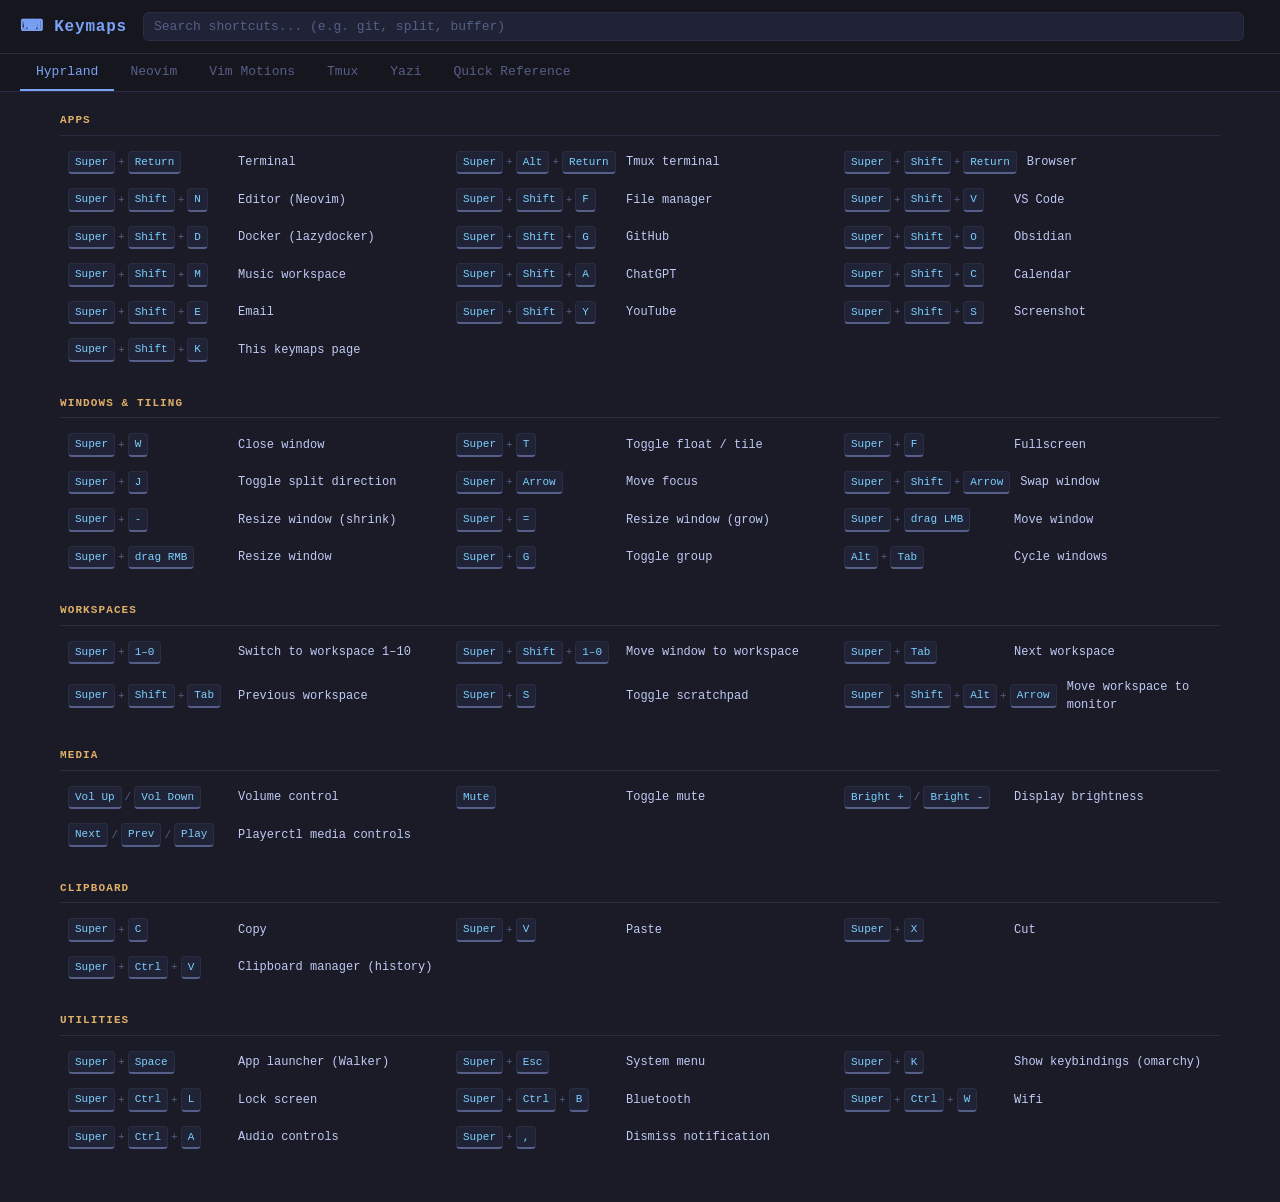
==== commit 089f0133: "Add tmux plugins, vim motions keymap, and caps:escape remap - tmux: install TPM, add plugins (resurr" ====
--- a/config-home/.local/share/keymaps/index.html
+++ b/config-home/.local/share/keymaps/index.html
@@ -246,6 +246,7 @@
 <nav>
   <button class="tab-btn active" data-tab="hyprland">Hyprland</button>
   <button class="tab-btn" data-tab="neovim">Neovim</button>
+  <button class="tab-btn" data-tab="vimmotions">Vim Motions</button>
   <button class="tab-btn" data-tab="tmux">Tmux</button>
   <button class="tab-btn" data-tab="yazi">Yazi</button>
   <button class="tab-btn" data-tab="quick">Quick Reference</button>
@@ -525,19 +526,238 @@
 
 </div>
 
+<!-- VIM MOTIONS TAB -->
+<div class="tab-panel" id="tab-vimmotions">
+
+  <div class="leader-note">
+    <strong>Counts work everywhere:</strong> prefix any motion with a number — <kbd>3w</kbd> moves 3 words, <kbd>5j</kbd> moves 5 lines down, <kbd>d2w</kbd> deletes 2 words. &nbsp;|&nbsp;
+    <strong>Operators + motions = actions:</strong> <kbd>d</kbd><kbd>motion</kbd> delete · <kbd>c</kbd><kbd>motion</kbd> change · <kbd>y</kbd><kbd>motion</kbd> yank · <kbd>v</kbd><kbd>motion</kbd> select
+  </div>
+
+  <div class="section">
+    <div class="section-title">Basic Movement</div>
+    <div class="keymaps-grid">
+      <div class="keymap-row" data-keys="h j k l left down up right"><div class="keys"><kbd>h</kbd><span class="sep">/</span><kbd>j</kbd><span class="sep">/</span><kbd>k</kbd><span class="sep">/</span><kbd>l</kbd></div><div class="desc">Left / Down / Up / Right</div></div>
+      <div class="keymap-row" data-keys="w W next word forward"><div class="keys"><kbd>w</kbd><span class="sep">/</span><kbd>W</kbd></div><div class="desc">Next word start <em>(w=word, W=WORD)</em></div></div>
+      <div class="keymap-row" data-keys="b B prev word back"><div class="keys"><kbd>b</kbd><span class="sep">/</span><kbd>B</kbd></div><div class="desc">Previous word start</div></div>
+      <div class="keymap-row" data-keys="e E end word"><div class="keys"><kbd>e</kbd><span class="sep">/</span><kbd>E</kbd></div><div class="desc">Word end</div></div>
+      <div class="keymap-row" data-keys="ge gE prev word end"><div class="keys"><kbd>ge</kbd><span class="sep">/</span><kbd>gE</kbd></div><div class="desc">Previous word end</div></div>
+      <div class="keymap-row" data-keys="0 ^ start of line"><div class="keys"><kbd>0</kbd><span class="sep">/</span><kbd>^</kbd></div><div class="desc">Line start <em>(0=col 0, ^=first non-blank)</em></div></div>
+      <div class="keymap-row" data-keys="$ end of line"><div class="keys"><kbd>$</kbd></div><div class="desc">Line end</div></div>
+      <div class="keymap-row" data-keys="g_ last non-blank end line"><div class="keys"><kbd>g_</kbd></div><div class="desc">Last non-blank character of line</div></div>
+      <div class="keymap-row" data-keys="gg go to first line top file"><div class="keys"><kbd>gg</kbd></div><div class="desc">First line of file</div></div>
+      <div class="keymap-row" data-keys="G go to last line bottom file"><div class="keys"><kbd>G</kbd></div><div class="desc">Last line of file</div></div>
+      <div class="keymap-row" data-keys="50G 50gg go to line number"><div class="keys"><kbd>50G</kbd><span class="sep">/</span><kbd>:50</kbd></div><div class="desc">Go to line 50</div></div>
+      <div class="keymap-row" data-keys="{ } paragraph prev next"><div class="keys"><kbd>{</kbd><span class="sep">/</span><kbd>}</kbd></div><div class="desc">Previous / next empty line (paragraph)</div></div>
+      <div class="keymap-row" data-keys="( ) sentence prev next"><div class="keys"><kbd>(</kbd><span class="sep">/</span><kbd>)</kbd></div><div class="desc">Previous / next sentence</div></div>
+      <div class="keymap-row" data-keys="% matching bracket paren brace"><div class="keys"><kbd>%</kbd></div><div class="desc">Jump to matching bracket / paren / brace</div></div>
+    </div>
+  </div>
+
+  <div class="section">
+    <div class="section-title">Screen &amp; Jump Movement</div>
+    <div class="keymaps-grid">
+      <div class="keymap-row" data-keys="Ctrl d u half page scroll"><div class="keys"><kbd>Ctrl+d</kbd><span class="sep">/</span><kbd>Ctrl+u</kbd></div><div class="desc">Half page down / up</div></div>
+      <div class="keymap-row" data-keys="Ctrl f b full page scroll"><div class="keys"><kbd>Ctrl+f</kbd><span class="sep">/</span><kbd>Ctrl+b</kbd></div><div class="desc">Full page down / up</div></div>
+      <div class="keymap-row" data-keys="H M L screen top middle bottom"><div class="keys"><kbd>H</kbd><span class="sep">/</span><kbd>M</kbd><span class="sep">/</span><kbd>L</kbd></div><div class="desc">Screen top / middle / bottom</div></div>
+      <div class="keymap-row" data-keys="zz zt zb center top bottom cursor screen"><div class="keys"><kbd>zz</kbd><span class="sep">/</span><kbd>zt</kbd><span class="sep">/</span><kbd>zb</kbd></div><div class="desc">Center / top / bottom cursor on screen</div></div>
+      <div class="keymap-row" data-keys="Ctrl o i jump back forward list"><div class="keys"><kbd>Ctrl+o</kbd><span class="sep">/</span><kbd>Ctrl+i</kbd></div><div class="desc">Jump back / forward in jump list</div></div>
+      <div class="keymap-row" data-keys="'' backtick previous jump mark"><div class="keys"><kbd>''</kbd></div><div class="desc">Jump back to previous position</div></div>
+      <div class="keymap-row" data-keys="ma mark set register"><div class="keys"><kbd>m</kbd><kbd>a</kbd></div><div class="desc">Set mark <kbd>a</kbd> at cursor <em>(a–z local, A–Z global)</em></div></div>
+      <div class="keymap-row" data-keys="'a `a go to mark jump"><div class="keys"><kbd>'a</kbd><span class="sep">/</span><kbd>`a</kbd></div><div class="desc">Jump to mark a <em>('=line start, `=exact col)</em></div></div>
+    </div>
+  </div>
+
+  <div class="section">
+    <div class="section-title">Find on Line (f / t)</div>
+    <div class="keymaps-grid">
+      <div class="keymap-row" data-keys="f char find forward line"><div class="keys"><kbd>f</kbd><kbd>x</kbd></div><div class="desc">Jump to next <kbd>x</kbd> on line <em>(inclusive)</em></div></div>
+      <div class="keymap-row" data-keys="F char find backward line"><div class="keys"><kbd>F</kbd><kbd>x</kbd></div><div class="desc">Jump to previous <kbd>x</kbd> on line</div></div>
+      <div class="keymap-row" data-keys="t char till forward line"><div class="keys"><kbd>t</kbd><kbd>x</kbd></div><div class="desc">Jump before next <kbd>x</kbd> on line <em>(exclusive)</em></div></div>
+      <div class="keymap-row" data-keys="T char till backward line"><div class="keys"><kbd>T</kbd><kbd>x</kbd></div><div class="desc">Jump after previous <kbd>x</kbd> on line</div></div>
+      <div class="keymap-row" data-keys="; , repeat f t forward back"><div class="keys"><kbd>;</kbd><span class="sep">/</span><kbd>,</kbd></div><div class="desc">Repeat f/t forward / backward</div></div>
+    </div>
+  </div>
+
+  <div class="section">
+    <div class="section-title">Search</div>
+    <div class="keymaps-grid">
+      <div class="keymap-row" data-keys="/ search forward pattern"><div class="keys"><kbd>/pattern</kbd></div><div class="desc">Search forward</div></div>
+      <div class="keymap-row" data-keys="? search backward pattern"><div class="keys"><kbd>?pattern</kbd></div><div class="desc">Search backward</div></div>
+      <div class="keymap-row" data-keys="n N next prev search result"><div class="keys"><kbd>n</kbd><span class="sep">/</span><kbd>N</kbd></div><div class="desc">Next / previous match</div></div>
+      <div class="keymap-row" data-keys="* # search word under cursor"><div class="keys"><kbd>*</kbd><span class="sep">/</span><kbd>#</kbd></div><div class="desc">Search word under cursor forward / backward</div></div>
+      <div class="keymap-row" data-keys="g* g# search partial word cursor"><div class="keys"><kbd>g*</kbd><span class="sep">/</span><kbd>g#</kbd></div><div class="desc">Same but partial match (no word boundary)</div></div>
+    </div>
+  </div>
+
+  <div class="section">
+    <div class="section-title">Flash.nvim — Enhanced Jumps</div>
+    <div class="keymaps-grid">
+      <div class="keymap-row" data-keys="s flash jump anywhere labels"><div class="keys"><kbd>s</kbd></div><div class="desc">Flash jump — type chars, pick label to teleport anywhere</div></div>
+      <div class="keymap-row" data-keys="S flash treesitter select node"><div class="keys"><kbd>S</kbd></div><div class="desc">Flash treesitter — select any syntax node</div></div>
+      <div class="keymap-row" data-keys="r flash remote operator"><div class="keys"><kbd>r</kbd></div><div class="desc">Remote flash — run operator on any location <em>(in operator pending)</em></div></div>
+      <div class="keymap-row" data-keys="R flash treesitter search remote"><div class="keys"><kbd>R</kbd></div><div class="desc">Remote treesitter — select from any location</div></div>
+      <div class="keymap-row" data-keys="Ctrl s flash toggle search"><div class="keys"><kbd>Ctrl+s</kbd></div><div class="desc">Toggle flash search labels <em>(while in / search)</em></div></div>
+    </div>
+  </div>
+
+  <div class="section">
+    <div class="section-title">Operators (combine with motions / text objects)</div>
+    <div class="keymaps-grid">
+      <div class="keymap-row" data-keys="d delete motion text object"><div class="keys"><kbd>d</kbd><kbd>motion</kbd></div><div class="desc">Delete <em>(e.g. dw, d$, dap)</em></div></div>
+      <div class="keymap-row" data-keys="dd delete line"><div class="keys"><kbd>dd</kbd></div><div class="desc">Delete whole line</div></div>
+      <div class="keymap-row" data-keys="D delete to end of line"><div class="keys"><kbd>D</kbd></div><div class="desc">Delete to end of line</div></div>
+      <div class="keymap-row" data-keys="c change motion text object"><div class="keys"><kbd>c</kbd><kbd>motion</kbd></div><div class="desc">Change (delete + insert) <em>(e.g. cw, ci", cap)</em></div></div>
+      <div class="keymap-row" data-keys="cc change line"><div class="keys"><kbd>cc</kbd></div><div class="desc">Change whole line</div></div>
+      <div class="keymap-row" data-keys="C change to end of line"><div class="keys"><kbd>C</kbd></div><div class="desc">Change to end of line</div></div>
+      <div class="keymap-row" data-keys="y yank copy motion text object"><div class="keys"><kbd>y</kbd><kbd>motion</kbd></div><div class="desc">Yank (copy) <em>(e.g. yw, yy, yap)</em></div></div>
+      <div class="keymap-row" data-keys="yy Y yank line copy"><div class="keys"><kbd>yy</kbd><span class="sep">/</span><kbd>Y</kbd></div><div class="desc">Yank whole line</div></div>
+      <div class="keymap-row" data-keys="= indent auto format motion"><div class="keys"><kbd>=</kbd><kbd>motion</kbd></div><div class="desc">Auto-indent <em>(e.g. gg=G to indent whole file)</em></div></div>
+      <div class="keymap-row" data-keys="> < indent dedent motion"><div class="keys"><kbd>&gt;</kbd><span class="sep">/</span><kbd>&lt;</kbd><kbd>motion</kbd></div><div class="desc">Indent / dedent</div></div>
+      <div class="keymap-row" data-keys="gu gU lowercase uppercase motion"><div class="keys"><kbd>gu</kbd><span class="sep">/</span><kbd>gU</kbd><kbd>motion</kbd></div><div class="desc">Lowercase / uppercase</div></div>
+      <div class="keymap-row" data-keys="~ tilde toggle case char"><div class="keys"><kbd>~</kbd></div><div class="desc">Toggle case of character under cursor</div></div>
+      <div class="keymap-row" data-keys="g~ toggle case motion"><div class="keys"><kbd>g~</kbd><kbd>motion</kbd></div><div class="desc">Toggle case over motion</div></div>
+    </div>
+  </div>
+
+  <div class="section">
+    <div class="section-title">Text Objects (use after d / c / y / v)</div>
+    <div class="keymaps-grid">
+      <div class="keymap-row" data-keys="iw aw inner around word"><div class="keys"><kbd>iw</kbd><span class="sep">/</span><kbd>aw</kbd></div><div class="desc">Inner word / around word <em>(aw includes space)</em></div></div>
+      <div class="keymap-row" data-keys="iW aW inner around WORD"><div class="keys"><kbd>iW</kbd><span class="sep">/</span><kbd>aW</kbd></div><div class="desc">Inner WORD / around WORD</div></div>
+      <div class="keymap-row" data-keys="is as inner around sentence"><div class="keys"><kbd>is</kbd><span class="sep">/</span><kbd>as</kbd></div><div class="desc">Inner sentence / around sentence</div></div>
+      <div class="keymap-row" data-keys="ip ap inner around paragraph"><div class="keys"><kbd>ip</kbd><span class="sep">/</span><kbd>ap</kbd></div><div class="desc">Inner paragraph / around paragraph</div></div>
+      <div class="keymap-row" data-keys="i( a( i) a) inner around paren parenthesis"><div class="keys"><kbd>i(</kbd><span class="sep">/</span><kbd>a(</kbd></div><div class="desc">Inner / around parentheses <em>( )</em></div></div>
+      <div class="keymap-row" data-keys="i[ a[ inner around bracket square"><div class="keys"><kbd>i[</kbd><span class="sep">/</span><kbd>a[</kbd></div><div class="desc">Inner / around square brackets <em>[ ]</em></div></div>
+      <div class="keymap-row" data-keys="i{ a{ ib ab inner around brace curly"><div class="keys"><kbd>i{</kbd><span class="sep">/</span><kbd>a{</kbd></div><div class="desc">Inner / around curly braces <em>{ }</em></div></div>
+      <div class="keymap-row" data-keys="i< a< inner around angle bracket tag"><div class="keys"><kbd>i&lt;</kbd><span class="sep">/</span><kbd>a&lt;</kbd></div><div class="desc">Inner / around angle brackets <em>&lt; &gt;</em></div></div>
+      <div class="keymap-row" data-keys='i" a" inner around double quote string'><div class="keys"><kbd>i"</kbd><span class="sep">/</span><kbd>a"</kbd></div><div class="desc">Inner / around double quotes</div></div>
+      <div class="keymap-row" data-keys="i' a' inner around single quote string"><div class="keys"><kbd>i'</kbd><span class="sep">/</span><kbd>a'</kbd></div><div class="desc">Inner / around single quotes</div></div>
+      <div class="keymap-row" data-keys="i` a` inner around backtick quote"><div class="keys"><kbd>i`</kbd><span class="sep">/</span><kbd>a`</kbd></div><div class="desc">Inner / around backticks</div></div>
+      <div class="keymap-row" data-keys="it at inner around tag html xml"><div class="keys"><kbd>it</kbd><span class="sep">/</span><kbd>at</kbd></div><div class="desc">Inner / around HTML/XML tag</div></div>
+    </div>
+  </div>
+
+  <div class="section">
+    <div class="section-title">mini.ai — Extended Text Objects</div>
+    <div class="keymaps-grid">
+      <div class="keymap-row" data-keys="ia aa inner around argument function call mini.ai"><div class="keys"><kbd>ia</kbd><span class="sep">/</span><kbd>aa</kbd></div><div class="desc">Inner / around function argument</div></div>
+      <div class="keymap-row" data-keys="if af inner around function definition mini.ai"><div class="keys"><kbd>if</kbd><span class="sep">/</span><kbd>af</kbd></div><div class="desc">Inner / around function body</div></div>
+      <div class="keymap-row" data-keys="ic ac inner around class mini.ai"><div class="keys"><kbd>ic</kbd><span class="sep">/</span><kbd>ac</kbd></div><div class="desc">Inner / around class</div></div>
+      <div class="keymap-row" data-keys="il al inner around line mini.ai"><div class="keys"><kbd>il</kbd><span class="sep">/</span><kbd>al</kbd></div><div class="desc">Inner / around line</div></div>
+      <div class="keymap-row" data-keys="id ad inner around digit number mini.ai"><div class="keys"><kbd>id</kbd><span class="sep">/</span><kbd>ad</kbd></div><div class="desc">Inner / around digit sequence (number)</div></div>
+      <div class="keymap-row" data-keys="io ao inner around block scope indent mini.ai"><div class="keys"><kbd>io</kbd><span class="sep">/</span><kbd>ao</kbd></div><div class="desc">Inner / around indented block</div></div>
+      <div class="keymap-row" data-keys="[ ] next prev text object repeat mini.ai"><div class="keys"><kbd>]</kbd><span class="sep">/</span><kbd>[</kbd><kbd>prefix</kbd></div><div class="desc">Next / prev occurrence of text object <em>(e.g. ]a next arg)</em></div></div>
+    </div>
+  </div>
+
+  <div class="section">
+    <div class="section-title">mini.surround — Surround Operations</div>
+    <div class="keymaps-grid">
+      <div class="keymap-row" data-keys="sa add surround bracket quote"><div class="keys"><kbd>sa</kbd><kbd>motion</kbd><kbd>char</kbd></div><div class="desc">Add surround <em>(e.g. saW" wraps WORD in quotes, saiw( wraps word in parens)</em></div></div>
+      <div class="keymap-row" data-keys="sd delete surround remove bracket quote"><div class="keys"><kbd>sd</kbd><kbd>char</kbd></div><div class="desc">Delete surround <em>(e.g. sd" removes surrounding quotes)</em></div></div>
+      <div class="keymap-row" data-keys="gsr sr replace surround change bracket quote"><div class="keys"><kbd>gsr</kbd><kbd>old</kbd><kbd>new</kbd></div><div class="desc">Replace surround <em>(e.g. gsr"' changes " to ')</em></div></div>
+      <div class="keymap-row" data-keys="gsf gsF find surrounding highlight"><div class="keys"><kbd>gsf</kbd><span class="sep">/</span><kbd>gsF</kbd></div><div class="desc">Find surrounding next / prev</div></div>
+      <div class="keymap-row" data-keys="gsh highlight surrounding"><div class="keys"><kbd>gsh</kbd></div><div class="desc">Highlight surrounding</div></div>
+    </div>
+  </div>
+
+  <div class="section">
+    <div class="section-title">Insert Mode Editing</div>
+    <div class="keymaps-grid">
+      <div class="keymap-row" data-keys="i insert before cursor"><div class="keys"><kbd>i</kbd></div><div class="desc">Insert before cursor</div></div>
+      <div class="keymap-row" data-keys="I insert start of line"><div class="keys"><kbd>I</kbd></div><div class="desc">Insert at line start (first non-blank)</div></div>
+      <div class="keymap-row" data-keys="a append after cursor insert"><div class="keys"><kbd>a</kbd></div><div class="desc">Append after cursor</div></div>
+      <div class="keymap-row" data-keys="A append end of line insert"><div class="keys"><kbd>A</kbd></div><div class="desc">Append at end of line</div></div>
+      <div class="keymap-row" data-keys="o open new line below insert"><div class="keys"><kbd>o</kbd></div><div class="desc">Open new line below and insert</div></div>
+      <div class="keymap-row" data-keys="O open new line above insert"><div class="keys"><kbd>O</kbd></div><div class="desc">Open new line above and insert</div></div>
+      <div class="keymap-row" data-keys="s substitute char delete insert"><div class="keys"><kbd>s</kbd></div><div class="desc">Delete char under cursor and insert</div></div>
+      <div class="keymap-row" data-keys="S substitute line delete insert"><div class="keys"><kbd>S</kbd></div><div class="desc">Delete line and insert</div></div>
+      <div class="keymap-row" data-keys="Ctrl w delete word back insert mode"><div class="keys"><kbd>Ctrl+w</kbd></div><div class="desc">Delete word before cursor <em>(in insert mode)</em></div></div>
+      <div class="keymap-row" data-keys="Ctrl u delete to start of line insert mode"><div class="keys"><kbd>Ctrl+u</kbd></div><div class="desc">Delete to start of line <em>(in insert mode)</em></div></div>
+    </div>
+  </div>
+
+  <div class="section">
+    <div class="section-title">Editing Shortcuts</div>
+    <div class="keymaps-grid">
+      <div class="keymap-row" data-keys="x delete char under cursor"><div class="keys"><kbd>x</kbd></div><div class="desc">Delete char under cursor</div></div>
+      <div class="keymap-row" data-keys="X delete char before cursor backspace"><div class="keys"><kbd>X</kbd></div><div class="desc">Delete char before cursor</div></div>
+      <div class="keymap-row" data-keys="r replace char single"><div class="keys"><kbd>r</kbd><kbd>x</kbd></div><div class="desc">Replace char under cursor with <kbd>x</kbd></div></div>
+      <div class="keymap-row" data-keys="R replace mode overwrite"><div class="keys"><kbd>R</kbd></div><div class="desc">Enter replace mode (overwrite)</div></div>
+      <div class="keymap-row" data-keys="p P paste after before"><div class="keys"><kbd>p</kbd><span class="sep">/</span><kbd>P</kbd></div><div class="desc">Paste after / before cursor</div></div>
+      <div class="keymap-row" data-keys=". repeat last change"><div class="keys"><kbd>.</kbd></div><div class="desc">Repeat last change <em>(most powerful shortcut)</em></div></div>
+      <div class="keymap-row" data-keys="u Ctrl r undo redo"><div class="keys"><kbd>u</kbd><span class="sep">/</span><kbd>Ctrl+r</kbd></div><div class="desc">Undo / redo</div></div>
+      <div class="keymap-row" data-keys="J join lines merge"><div class="keys"><kbd>J</kbd></div><div class="desc">Join line below to current line</div></div>
+      <div class="keymap-row" data-keys="gJ join lines no space"><div class="keys"><kbd>gJ</kbd></div><div class="desc">Join lines without adding space</div></div>
+      <div class="keymap-row" data-keys="Ctrl a increment number"><div class="keys"><kbd>Ctrl+a</kbd></div><div class="desc">Increment number under cursor</div></div>
+      <div class="keymap-row" data-keys="Ctrl x decrement number"><div class="keys"><kbd>Ctrl+x</kbd></div><div class="desc">Decrement number under cursor</div></div>
+    </div>
+  </div>
+
+  <div class="section">
+    <div class="section-title">Visual Mode</div>
+    <div class="keymaps-grid">
+      <div class="keymap-row" data-keys="v visual char select"><div class="keys"><kbd>v</kbd></div><div class="desc">Visual (char) mode</div></div>
+      <div class="keymap-row" data-keys="V visual line select"><div class="keys"><kbd>V</kbd></div><div class="desc">Visual line mode</div></div>
+      <div class="keymap-row" data-keys="Ctrl v visual block column select"><div class="keys"><kbd>Ctrl+v</kbd></div><div class="desc">Visual block mode <em>(column select)</em></div></div>
+      <div class="keymap-row" data-keys="gv reselect last visual selection"><div class="keys"><kbd>gv</kbd></div><div class="desc">Re-select last visual selection</div></div>
+      <div class="keymap-row" data-keys="o O swap visual ends selection"><div class="keys"><kbd>o</kbd><span class="sep">/</span><kbd>O</kbd></div><div class="desc">Move to other end of selection</div></div>
+      <div class="keymap-row" data-keys="> < indent dedent visual selected"><div class="keys"><kbd>&gt;</kbd><span class="sep">/</span><kbd>&lt;</kbd></div><div class="desc">Indent / dedent selection</div></div>
+      <div class="keymap-row" data-keys="u U lowercase uppercase visual selected"><div class="keys"><kbd>u</kbd><span class="sep">/</span><kbd>U</kbd></div><div class="desc">Lowercase / uppercase selection</div></div>
+    </div>
+  </div>
+
+  <div class="section">
+    <div class="section-title">Registers &amp; Macros</div>
+    <div class="keymaps-grid">
+      <div class="keymap-row" data-keys="&quot;a register yank paste named"><div class="keys"><kbd>"</kbd><kbd>a</kbd><kbd>y</kbd></div><div class="desc">Yank into register <kbd>a</kbd> <em>("ay / "ap etc)</em></div></div>
+      <div class="keymap-row" data-keys="&quot;+ system clipboard yank paste"><div class="keys"><kbd>"+</kbd><kbd>y</kbd><span class="sep">/</span><kbd>"+</kbd><kbd>p</kbd></div><div class="desc">Yank to / paste from system clipboard</div></div>
+      <div class="keymap-row" data-keys=":reg registers list view"><div class="keys"><kbd>:reg</kbd></div><div class="desc">Show all registers</div></div>
+      <div class="keymap-row" data-keys="qa macro record start"><div class="keys"><kbd>q</kbd><kbd>a</kbd></div><div class="desc">Start recording macro into register <kbd>a</kbd></div></div>
+      <div class="keymap-row" data-keys="q stop macro record end"><div class="keys"><kbd>q</kbd></div><div class="desc">Stop recording macro</div></div>
+      <div class="keymap-row" data-keys="@a play macro run execute"><div class="keys"><kbd>@</kbd><kbd>a</kbd></div><div class="desc">Play macro from register <kbd>a</kbd></div></div>
+      <div class="keymap-row" data-keys="@@ repeat last macro run"><div class="keys"><kbd>@@</kbd></div><div class="desc">Repeat last played macro</div></div>
+      <div class="keymap-row" data-keys="10@a repeat macro count times"><div class="keys"><kbd>10@a</kbd></div><div class="desc">Run macro <kbd>a</kbd> 10 times</div></div>
+    </div>
+  </div>
+
+  <div class="section">
+    <div class="section-title">Command Line</div>
+    <div class="keymaps-grid">
+      <div class="keymap-row" data-keys=":s substitute replace regex line"><div class="keys"><kbd>:s/old/new/</kbd></div><div class="desc">Replace first match on current line</div></div>
+      <div class="keymap-row" data-keys=":s substitute replace regex line all g"><div class="keys"><kbd>:s/old/new/g</kbd></div><div class="desc">Replace all matches on current line</div></div>
+      <div class="keymap-row" data-keys=":%s substitute replace regex all file"><div class="keys"><kbd>:%s/old/new/g</kbd></div><div class="desc">Replace all matches in entire file</div></div>
+      <div class="keymap-row" data-keys=":%s substitute replace regex all file confirm c"><div class="keys"><kbd>:%s/old/new/gc</kbd></div><div class="desc">Replace all with confirmation</div></div>
+      <div class="keymap-row" data-keys=":g global command match lines"><div class="keys"><kbd>:g/pattern/cmd</kbd></div><div class="desc">Run cmd on all lines matching pattern</div></div>
+      <div class="keymap-row" data-keys=":v global invert command no match lines"><div class="keys"><kbd>:v/pattern/cmd</kbd></div><div class="desc">Run cmd on lines NOT matching pattern</div></div>
+      <div class="keymap-row" data-keys=":noh nohlsearch clear highlight search"><div class="keys"><kbd>:noh</kbd></div><div class="desc">Clear search highlight</div></div>
+    </div>
+  </div>
+
+</div>
+
 <!-- TMUX TAB -->
 <div class="tab-panel" id="tab-tmux">
 
   <div class="leader-note">
-    <strong>Prefix = Ctrl+A</strong> — press <kbd>Ctrl</kbd><kbd>A</kbd> first, release, then press the next key.
+    <strong>Prefix = Ctrl+A</strong> — press <kbd>Ctrl</kbd><kbd>A</kbd> first, release, then press the next key. &nbsp;|&nbsp;
+    <strong>Plugins:</strong> after reload press <kbd>Prefix</kbd><kbd>I</kbd> to install all plugins via TPM.
   </div>
 
   <div class="section">
     <div class="section-title">Panes</div>
     <div class="keymaps-grid">
-      <div class="keymap-row" data-keys="Prefix | split horizontal pane"><div class="keys"><kbd>Prefix</kbd><span class="sep">+</span><kbd>|</kbd></div><div class="desc">Split pane horizontal</div></div>
-      <div class="keymap-row" data-keys="Prefix - split vertical pane"><div class="keys"><kbd>Prefix</kbd><span class="sep">+</span><kbd>-</kbd></div><div class="desc">Split pane vertical</div></div>
-      <div class="keymap-row" data-keys="Ctrl Alt Arrow navigate pane"><div class="keys"><kbd>Ctrl</kbd><span class="sep">+</span><kbd>Alt</kbd><span class="sep">+</span><kbd>Arrow</kbd></div><div class="desc">Navigate between panes</div></div>
+      <div class="keymap-row" data-keys="Prefix | split horizontal pane"><div class="keys"><kbd>Prefix</kbd><span class="sep">+</span><kbd>|</kbd></div><div class="desc">Split pane right (horizontal)</div></div>
+      <div class="keymap-row" data-keys="Prefix v split vertical pane vim"><div class="keys"><kbd>Prefix</kbd><span class="sep">+</span><kbd>v</kbd></div><div class="desc">Split pane right <em>(vim-style alias)</em></div></div>
+      <div class="keymap-row" data-keys="Prefix - split vertical pane below"><div class="keys"><kbd>Prefix</kbd><span class="sep">+</span><kbd>-</kbd></div><div class="desc">Split pane below (vertical)</div></div>
+      <div class="keymap-row" data-keys="Prefix s split horizontal pane vim"><div class="keys"><kbd>Prefix</kbd><span class="sep">+</span><kbd>s</kbd></div><div class="desc">Split pane below <em>(vim-style alias)</em></div></div>
+      <div class="keymap-row" data-keys="Prefix x kill pane close"><div class="keys"><kbd>Prefix</kbd><span class="sep">+</span><kbd>x</kbd></div><div class="desc">Kill pane</div></div>
+      <div class="keymap-row" data-keys="Prefix z zoom fullscreen pane"><div class="keys"><kbd>Prefix</kbd><span class="sep">+</span><kbd>z</kbd></div><div class="desc">Zoom / fullscreen pane (toggle)</div></div>
+      <div class="keymap-row" data-keys="Prefix p floax floating pane scratchpad"><div class="keys"><kbd>Prefix</kbd><span class="sep">+</span><kbd>p</kbd></div><div class="desc">Floating pane overlay <em>(floax)</em></div></div>
+      <div class="keymap-row" data-keys="Prefix h j k l navigate pane vim"><div class="keys"><kbd>Prefix</kbd><span class="sep">+</span><kbd>h/j/k/l</kbd></div><div class="desc">Navigate panes <em>(vim-style)</em></div></div>
+      <div class="keymap-row" data-keys="Ctrl Alt Arrow navigate pane"><div class="keys"><kbd>Ctrl</kbd><span class="sep">+</span><kbd>Alt</kbd><span class="sep">+</span><kbd>Arrow</kbd></div><div class="desc">Navigate panes <em>(arrow-style)</em></div></div>
+      <div class="keymap-row" data-keys="Ctrl Alt Shift Arrow resize pane"><div class="keys"><kbd>Ctrl</kbd><span class="sep">+</span><kbd>Alt</kbd><span class="sep">+</span><kbd>Shift</kbd><span class="sep">+</span><kbd>Arrow</kbd></div><div class="desc">Resize pane (5 cells)</div></div>
     </div>
   </div>
 
@@ -545,27 +765,44 @@
     <div class="section-title">Windows</div>
     <div class="keymaps-grid">
       <div class="keymap-row" data-keys="Prefix c new window create"><div class="keys"><kbd>Prefix</kbd><span class="sep">+</span><kbd>c</kbd></div><div class="desc">New window</div></div>
-      <div class="keymap-row" data-keys="Prefix k kill window"><div class="keys"><kbd>Prefix</kbd><span class="sep">+</span><kbd>k</kbd></div><div class="desc">Kill window</div></div>
+      <div class="keymap-row" data-keys="Prefix r rename window"><div class="keys"><kbd>Prefix</kbd><span class="sep">+</span><kbd>r</kbd></div><div class="desc">Rename window</div></div>
+      <div class="keymap-row" data-keys="Prefix X kill window close"><div class="keys"><kbd>Prefix</kbd><span class="sep">+</span><kbd>X</kbd></div><div class="desc">Kill window</div></div>
       <div class="keymap-row" data-keys="Alt 1-9 switch window"><div class="keys"><kbd>Alt</kbd><span class="sep">+</span><kbd>1–9</kbd></div><div class="desc">Switch to window 1–9</div></div>
-      <div class="keymap-row" data-keys="Alt Arrow prev next window"><div class="keys"><kbd>Alt</kbd><span class="sep">+</span><kbd>Arrow</kbd></div><div class="desc">Previous / next window</div></div>
+      <div class="keymap-row" data-keys="Alt Arrow prev next window"><div class="keys"><kbd>Alt</kbd><span class="sep">+</span><kbd>←/→</kbd></div><div class="desc">Previous / next window</div></div>
+      <div class="keymap-row" data-keys="Alt Shift Arrow swap window reorder"><div class="keys"><kbd>Alt</kbd><span class="sep">+</span><kbd>Shift</kbd><span class="sep">+</span><kbd>←/→</kbd></div><div class="desc">Swap window left / right</div></div>
     </div>
   </div>
 
   <div class="section">
     <div class="section-title">Sessions</div>
     <div class="keymaps-grid">
+      <div class="keymap-row" data-keys="Prefix o sessionx fuzzy session picker zoxide"><div class="keys"><kbd>Prefix</kbd><span class="sep">+</span><kbd>o</kbd></div><div class="desc">Fuzzy session picker <em>(sessionx + zoxide)</em></div></div>
       <div class="keymap-row" data-keys="Prefix C new session create"><div class="keys"><kbd>Prefix</kbd><span class="sep">+</span><kbd>C</kbd></div><div class="desc">New session</div></div>
+      <div class="keymap-row" data-keys="Prefix R rename session"><div class="keys"><kbd>Prefix</kbd><span class="sep">+</span><kbd>R</kbd></div><div class="desc">Rename session</div></div>
       <div class="keymap-row" data-keys="Prefix K kill session"><div class="keys"><kbd>Prefix</kbd><span class="sep">+</span><kbd>K</kbd></div><div class="desc">Kill session</div></div>
-    </div>
-  </div>
-
-  <div class="section">
-    <div class="section-title">Copy Mode</div>
-    <div class="keymaps-grid">
-      <div class="keymap-row" data-keys="Prefix [ copy mode enter"><div class="keys"><kbd>Prefix</kbd><span class="sep">+</span><kbd>[</kbd></div><div class="desc">Enter copy mode (scroll)</div></div>
+      <div class="keymap-row" data-keys="Prefix P N prev next session switch"><div class="keys"><kbd>Prefix</kbd><span class="sep">+</span><kbd>P</kbd><span class="sep">/</span><kbd>N</kbd></div><div class="desc">Previous / next session</div></div>
+      <div class="keymap-row" data-keys="Alt Up Down prev next session switch"><div class="keys"><kbd>Alt</kbd><span class="sep">+</span><kbd>↑/↓</kbd></div><div class="desc">Previous / next session</div></div>
+    </div>
+  </div>
+
+  <div class="section">
+    <div class="section-title">Copy Mode (vi)</div>
+    <div class="keymaps-grid">
+      <div class="keymap-row" data-keys="Prefix [ copy mode enter scroll"><div class="keys"><kbd>Prefix</kbd><span class="sep">+</span><kbd>[</kbd></div><div class="desc">Enter copy mode <em>(scroll / search history)</em></div></div>
       <div class="keymap-row" data-keys="q copy mode exit"><div class="keys"><kbd>q</kbd></div><div class="desc">Exit copy mode</div></div>
-      <div class="keymap-row" data-keys="Space v select start copy mode"><div class="keys"><kbd>Space</kbd></div><div class="desc">Start selection</div></div>
-      <div class="keymap-row" data-keys="Enter y copy mode yank"><div class="keys"><kbd>Enter</kbd></div><div class="desc">Copy selection</div></div>
+      <div class="keymap-row" data-keys="v select start copy mode visual"><div class="keys"><kbd>v</kbd></div><div class="desc">Begin selection</div></div>
+      <div class="keymap-row" data-keys="y yank copy selection clipboard"><div class="keys"><kbd>y</kbd></div><div class="desc">Yank selection to clipboard <em>(tmux-yank)</em></div></div>
+    </div>
+  </div>
+
+  <div class="section">
+    <div class="section-title">Plugins &amp; Misc</div>
+    <div class="keymaps-grid">
+      <div class="keymap-row" data-keys="Prefix I install plugins tpm"><div class="keys"><kbd>Prefix</kbd><span class="sep">+</span><kbd>I</kbd></div><div class="desc">Install / update plugins <em>(TPM)</em></div></div>
+      <div class="keymap-row" data-keys="Prefix q reload config source"><div class="keys"><kbd>Prefix</kbd><span class="sep">+</span><kbd>q</kbd></div><div class="desc">Reload tmux config</div></div>
+      <div class="keymap-row" data-keys="tmux-thumbs hints path url yank pick"><div class="keys"><kbd>Prefix</kbd><span class="sep">+</span><kbd>Space</kbd></div><div class="desc">Thumbs hint mode <em>(pick paths/URLs with letters)</em></div></div>
+      <div class="keymap-row" data-keys="fzf url open browser tmux-fzf-url"><div class="keys"><kbd>Prefix</kbd><span class="sep">+</span><kbd>u</kbd></div><div class="desc">FZF pick &amp; open URL from pane history</div></div>
+      <div class="keymap-row" data-keys="resurrect save restore session continuum"><div class="keys"><em>auto</em></div><div class="desc">Sessions auto-saved every 15 min &amp; restored on start <em>(continuum)</em></div></div>
     </div>
   </div>
 
@@ -633,11 +870,14 @@
   <div class="section">
     <div class="section-title">Most-Used — Tmux</div>
     <div class="keymaps-grid">
-      <div class="keymap-row" data-keys="Prefix | split horizontal"><div class="keys"><kbd>Ctrl+A</kbd><span class="sep">+</span><kbd>|</kbd></div><div class="desc">Split horizontal</div></div>
-      <div class="keymap-row" data-keys="Prefix - split vertical"><div class="keys"><kbd>Ctrl+A</kbd><span class="sep">+</span><kbd>-</kbd></div><div class="desc">Split vertical</div></div>
-      <div class="keymap-row" data-keys="Ctrl Alt Arrow navigate pane"><div class="keys"><kbd>Ctrl</kbd><span class="sep">+</span><kbd>Alt</kbd><span class="sep">+</span><kbd>Arrow</kbd></div><div class="desc">Move between panes</div></div>
+      <div class="keymap-row" data-keys="Prefix | v split horizontal pane"><div class="keys"><kbd>Ctrl+A</kbd><span class="sep">+</span><kbd>|</kbd><span class="sep">/</span><kbd>v</kbd></div><div class="desc">Split pane right</div></div>
+      <div class="keymap-row" data-keys="Prefix - s split vertical pane below"><div class="keys"><kbd>Ctrl+A</kbd><span class="sep">+</span><kbd>-</kbd><span class="sep">/</span><kbd>s</kbd></div><div class="desc">Split pane below</div></div>
+      <div class="keymap-row" data-keys="Prefix z zoom fullscreen pane"><div class="keys"><kbd>Ctrl+A</kbd><span class="sep">+</span><kbd>z</kbd></div><div class="desc">Zoom pane (fullscreen)</div></div>
+      <div class="keymap-row" data-keys="Prefix h j k l navigate pane vim"><div class="keys"><kbd>Ctrl+A</kbd><span class="sep">+</span><kbd>h/j/k/l</kbd></div><div class="desc">Navigate panes (vim)</div></div>
       <div class="keymap-row" data-keys="Prefix c new window"><div class="keys"><kbd>Ctrl+A</kbd><span class="sep">+</span><kbd>c</kbd></div><div class="desc">New window</div></div>
       <div class="keymap-row" data-keys="Alt 1-9 switch window"><div class="keys"><kbd>Alt</kbd><span class="sep">+</span><kbd>1–9</kbd></div><div class="desc">Switch window</div></div>
+      <div class="keymap-row" data-keys="Prefix o sessionx fuzzy session"><div class="keys"><kbd>Ctrl+A</kbd><span class="sep">+</span><kbd>o</kbd></div><div class="desc">Session picker (sessionx)</div></div>
+      <div class="keymap-row" data-keys="Prefix p floax floating pane"><div class="keys"><kbd>Ctrl+A</kbd><span class="sep">+</span><kbd>p</kbd></div><div class="desc">Floating pane (floax)</div></div>
     </div>
   </div>
 
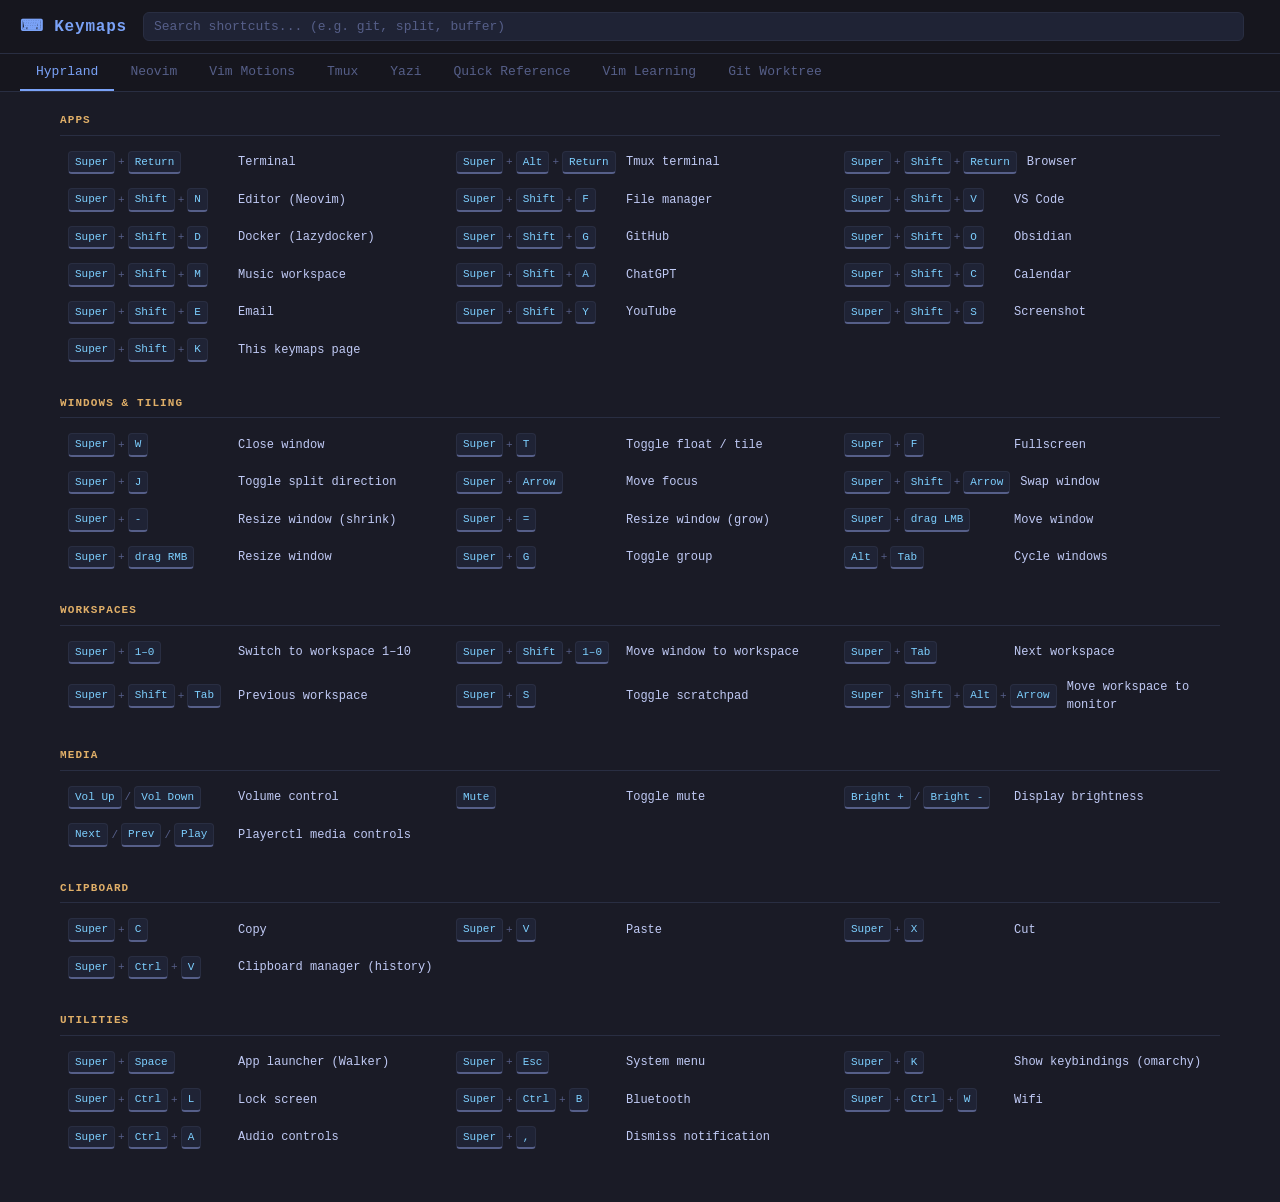
==== commit caf50e8f: "Add Git Worktree tab to keymaps reference page Co-Authored-By: Claude Sonnet 4.6 <noreply@anthropic." ====
--- a/config-home/.local/share/keymaps/index.html
+++ b/config-home/.local/share/keymaps/index.html
@@ -250,6 +250,8 @@
   <button class="tab-btn" data-tab="tmux">Tmux</button>
   <button class="tab-btn" data-tab="yazi">Yazi</button>
   <button class="tab-btn" data-tab="quick">Quick Reference</button>
+  <button class="tab-btn" data-tab="vimlearn">Vim Learning</button>
+  <button class="tab-btn" data-tab="gitworktree">Git Worktree</button>
 </nav>
 
 <main>
@@ -878,6 +880,161 @@
       <div class="keymap-row" data-keys="Alt 1-9 switch window"><div class="keys"><kbd>Alt</kbd><span class="sep">+</span><kbd>1–9</kbd></div><div class="desc">Switch window</div></div>
       <div class="keymap-row" data-keys="Prefix o sessionx fuzzy session"><div class="keys"><kbd>Ctrl+A</kbd><span class="sep">+</span><kbd>o</kbd></div><div class="desc">Session picker (sessionx)</div></div>
       <div class="keymap-row" data-keys="Prefix p floax floating pane"><div class="keys"><kbd>Ctrl+A</kbd><span class="sep">+</span><kbd>p</kbd></div><div class="desc">Floating pane (floax)</div></div>
+    </div>
+  </div>
+
+</div>
+
+<!-- VIM LEARNING TAB -->
+<div class="tab-panel" id="tab-vimlearn">
+
+  <div class="leader-note">
+    <strong>5-Phase Vim + LazyVim Learning Plan</strong> — work through one phase per week. Each phase builds on the last. Use search to find specific keys.
+  </div>
+
+  <div class="section">
+    <div class="section-title">Phase 1 — Survival (Week 1)</div>
+    <div class="keymaps-grid">
+      <div class="keymap-row" data-keys="normal insert visual mode escape"><div class="keys"><kbd>i</kbd> / <kbd>Esc</kbd></div><div class="desc">Enter Insert / return to Normal mode</div></div>
+      <div class="keymap-row" data-keys="normal insert visual mode escape jj jk"><div class="keys"><kbd>jj</kbd> or <kbd>jk</kbd></div><div class="desc">Exit Insert mode (custom — same as Esc)</div></div>
+      <div class="keymap-row" data-keys="visual mode select v V"><div class="keys"><kbd>v</kbd> / <kbd>V</kbd></div><div class="desc">Visual (char) / Visual (line) mode</div></div>
+      <div class="keymap-row" data-keys="hjkl navigation move left down up right"><div class="keys"><kbd>h</kbd><kbd>j</kbd><kbd>k</kbd><kbd>l</kbd></div><div class="desc">Move left / down / up / right</div></div>
+      <div class="keymap-row" data-keys="word navigation w b e"><div class="keys"><kbd>w</kbd> / <kbd>b</kbd> / <kbd>e</kbd></div><div class="desc">Next word / prev word / end of word</div></div>
+      <div class="keymap-row" data-keys="line navigation 0 dollar start end"><div class="keys"><kbd>0</kbd> / <kbd>$</kbd></div><div class="desc">Start / end of line</div></div>
+      <div class="keymap-row" data-keys="gg G file top bottom navigation"><div class="keys"><kbd>gg</kbd> / <kbd>G</kbd></div><div class="desc">Top / bottom of file</div></div>
+      <div class="keymap-row" data-keys="x delete character"><div class="keys"><kbd>x</kbd></div><div class="desc">Delete character under cursor</div></div>
+      <div class="keymap-row" data-keys="dd delete line"><div class="keys"><kbd>dd</kbd></div><div class="desc">Delete (cut) line</div></div>
+      <div class="keymap-row" data-keys="yy yank copy line"><div class="keys"><kbd>yy</kbd></div><div class="desc">Yank (copy) line</div></div>
+      <div class="keymap-row" data-keys="p paste put"><div class="keys"><kbd>p</kbd></div><div class="desc">Paste after cursor</div></div>
+      <div class="keymap-row" data-keys="u undo ctrl r redo"><div class="keys"><kbd>u</kbd> / <kbd>Ctrl+r</kbd></div><div class="desc">Undo / Redo</div></div>
+      <div class="keymap-row" data-keys="write save quit ZZ ZQ :w :q"><div class="keys"><kbd>:w</kbd> / <kbd>:q</kbd> / <kbd>:wq</kbd></div><div class="desc">Write / Quit / Write &amp; Quit</div></div>
+    </div>
+  </div>
+
+  <div class="section">
+    <div class="section-title">Phase 2 — Movement (Week 2)</div>
+    <div class="keymaps-grid">
+      <div class="keymap-row" data-keys="f t find till jump character"><div class="keys"><kbd>f</kbd><em>c</em> / <kbd>t</kbd><em>c</em></div><div class="desc">Jump to / before character <em>c</em> on line</div></div>
+      <div class="keymap-row" data-keys="F T find till backward reverse character"><div class="keys"><kbd>F</kbd><em>c</em> / <kbd>T</kbd><em>c</em></div><div class="desc">Same, backwards</div></div>
+      <div class="keymap-row" data-keys="semicolon comma repeat f t"><div class="keys"><kbd>;</kbd> / <kbd>,</kbd></div><div class="desc">Repeat f/t forward / backward</div></div>
+      <div class="keymap-row" data-keys="percent match bracket jump"><div class="keys"><kbd>%</kbd></div><div class="desc">Jump to matching bracket / paren</div></div>
+      <div class="keymap-row" data-keys="ctrl d u scroll half page"><div class="keys"><kbd>Ctrl+d</kbd> / <kbd>Ctrl+u</kbd></div><div class="desc">Scroll half-page down / up</div></div>
+      <div class="keymap-row" data-keys="text objects iw aw ip ap inside around word paragraph"><div class="keys"><kbd>iw</kbd> / <kbd>aw</kbd></div><div class="desc">Text object: inner word / a word (with space)</div></div>
+      <div class="keymap-row" data-keys="text objects i( a( i{ a{ i[ a[ inside around bracket paren brace"><div class="keys"><kbd>i(</kbd> / <kbd>a(</kbd></div><div class="desc">Text object: inner / outer parens (works for {, [, ", ' too)</div></div>
+      <div class="keymap-row" data-keys="ciw caw change inner word text object"><div class="keys"><kbd>ciw</kbd></div><div class="desc">Change inner word (delete word, enter Insert)</div></div>
+      <div class="keymap-row" data-keys="diw daw delete inner word text object"><div class="keys"><kbd>diw</kbd> / <kbd>daw</kbd></div><div class="desc">Delete inner word / a word</div></div>
+      <div class="keymap-row" data-keys="yiw yaw yank inner word text object"><div class="keys"><kbd>yiw</kbd></div><div class="desc">Yank inner word</div></div>
+      <div class="keymap-row" data-keys="lazyvim neo-tree file explorer leader e"><div class="keys"><kbd>Space</kbd><kbd>e</kbd></div><div class="desc">Toggle Neo-tree file explorer</div></div>
+      <div class="keymap-row" data-keys="lazyvim telescope fuzzy find files leader space"><div class="keys"><kbd>Space</kbd><kbd>Space</kbd></div><div class="desc">Fuzzy find files (Telescope)</div></div>
+      <div class="keymap-row" data-keys="lazyvim telescope grep search leader /"><div class="keys"><kbd>Space</kbd><kbd>/</kbd></div><div class="desc">Live grep (search in project)</div></div>
+      <div class="keymap-row" data-keys="lazyvim buffer list leader b leader comma"><div class="keys"><kbd>Space</kbd><kbd>,</kbd></div><div class="desc">Switch buffer (fuzzy)</div></div>
+    </div>
+  </div>
+
+  <div class="section">
+    <div class="section-title">Phase 3 — JS/TS Workflow (Week 3)</div>
+    <div class="keymaps-grid">
+      <div class="keymap-row" data-keys="gd go to definition lsp"><div class="keys"><kbd>gd</kbd></div><div class="desc">Go to definition (LSP)</div></div>
+      <div class="keymap-row" data-keys="gD go to declaration lsp"><div class="keys"><kbd>gD</kbd></div><div class="desc">Go to declaration</div></div>
+      <div class="keymap-row" data-keys="gr go to references lsp telescope"><div class="keys"><kbd>gr</kbd></div><div class="desc">Go to references (Telescope list)</div></div>
+      <div class="keymap-row" data-keys="K hover docs lsp documentation"><div class="keys"><kbd>K</kbd></div><div class="desc">Hover docs / signature (LSP)</div></div>
+      <div class="keymap-row" data-keys="leader ca code action lsp fix"><div class="keys"><kbd>Space</kbd><kbd>ca</kbd></div><div class="desc">Code action (fix, import, refactor…)</div></div>
+      <div class="keymap-row" data-keys="leader cr rename symbol lsp"><div class="keys"><kbd>Space</kbd><kbd>cr</kbd></div><div class="desc">Rename symbol (LSP)</div></div>
+      <div class="keymap-row" data-keys="leader cf format prettier lsp"><div class="keys"><kbd>Space</kbd><kbd>cf</kbd></div><div class="desc">Format file (Prettier / LSP)</div></div>
+      <div class="keymap-row" data-keys="ctrl n completion autocomplete select next"><div class="keys"><kbd>Ctrl+n</kbd> / <kbd>Ctrl+p</kbd></div><div class="desc">Next / prev completion item</div></div>
+      <div class="keymap-row" data-keys="ctrl y accept confirm completion"><div class="keys"><kbd>Ctrl+y</kbd></div><div class="desc">Accept completion</div></div>
+      <div class="keymap-row" data-keys="leader xx diagnostics trouble errors lsp"><div class="keys"><kbd>Space</kbd><kbd>xx</kbd></div><div class="desc">Toggle Trouble (diagnostics list)</div></div>
+      <div class="keymap-row" data-keys="bracket d next prev diagnostic error warning"><div class="keys"><kbd>]d</kbd> / <kbd>[d</kbd></div><div class="desc">Next / prev diagnostic</div></div>
+      <div class="keymap-row" data-keys="leader gg lazygit git"><div class="keys"><kbd>Space</kbd><kbd>gg</kbd></div><div class="desc">Open LazyGit</div></div>
+    </div>
+    <div class="leader-note">
+      <strong>Enable LazyVim extras for JS/TS:</strong> open <kbd>:LazyExtras</kbd> and enable <strong>lang.typescript</strong>, <strong>formatting.prettier</strong>, <strong>linting.eslint</strong>
+    </div>
+  </div>
+
+  <div class="section">
+    <div class="section-title">Phase 4 — Productivity (Week 4)</div>
+    <div class="keymaps-grid">
+      <div class="keymap-row" data-keys="macro record q start stop replay at"><div class="keys"><kbd>q</kbd><em>a</em></div><div class="desc">Start recording macro into register <em>a</em></div></div>
+      <div class="keymap-row" data-keys="macro stop recording q"><div class="keys"><kbd>q</kbd> (in recording)</div><div class="desc">Stop recording macro</div></div>
+      <div class="keymap-row" data-keys="macro replay at play @a"><div class="keys"><kbd>@</kbd><em>a</em></div><div class="desc">Replay macro from register <em>a</em></div></div>
+      <div class="keymap-row" data-keys="macro repeat last @@ replay"><div class="keys"><kbd>@@</kbd></div><div class="desc">Replay last macro</div></div>
+      <div class="keymap-row" data-keys="multi-cursor cgn star repeat dot replace word"><div class="keys"><kbd>*</kbd> → <kbd>cgn</kbd> → <kbd>.</kbd></div><div class="desc">Multi-cursor pattern: select word, change next match, repeat with dot</div></div>
+      <div class="keymap-row" data-keys="split vertical horizontal window leader | -"><div class="keys"><kbd>Space</kbd><kbd>|</kbd> / <kbd>Space</kbd><kbd>-</kbd></div><div class="desc">Split vertical / horizontal</div></div>
+      <div class="keymap-row" data-keys="window navigate ctrl h j k l"><div class="keys"><kbd>Ctrl+h/j/k/l</kbd></div><div class="desc">Navigate between splits</div></div>
+      <div class="keymap-row" data-keys="close window split leader wd"><div class="keys"><kbd>Space</kbd><kbd>wd</kbd></div><div class="desc">Close window/split</div></div>
+      <div class="keymap-row" data-keys="tab new tabnew leader tab"><div class="keys"><kbd>Space</kbd><kbd>&lt;tab&gt;&lt;tab&gt;</kbd></div><div class="desc">New tab</div></div>
+      <div class="keymap-row" data-keys="tab next prev navigate bracket tab"><div class="keys"><kbd>]t</kbd> / <kbd>[t</kbd></div><div class="desc">Next / prev tab</div></div>
+      <div class="keymap-row" data-keys="terminal float leader ft leader fT"><div class="keys"><kbd>Space</kbd><kbd>ft</kbd></div><div class="desc">Toggle floating terminal</div></div>
+      <div class="keymap-row" data-keys="terminal escape ctrl escape"><div class="keys"><kbd>Ctrl+/</kbd></div><div class="desc">Close floating terminal</div></div>
+    </div>
+  </div>
+
+  <div class="section">
+    <div class="section-title">Tips &amp; Milestones</div>
+    <div class="leader-note">
+      <strong>5 Rules for learning Vim:</strong><br>
+      1. <strong>Stop using arrow keys</strong> — use hjkl only.<br>
+      2. <strong>One new thing per day</strong> — learn it, use it 20× until it's muscle memory.<br>
+      3. <strong>Never reach for the mouse</strong> — if you want the mouse, find the Vim way instead.<br>
+      4. <strong>Use . (dot) constantly</strong> — if you do something twice, the third time use dot repeat.<br>
+      5. <strong>Motions &gt; line numbers</strong> — think in words, objects, and targets, not row/col coords.
+    </div>
+    <div class="keymaps-grid">
+      <div class="keymap-row" data-keys="milestone week 1 survival basics"><div class="keys"><kbd>Week 1</kbd></div><div class="desc">[ ] Can open, edit, save, and quit without touching the mouse</div></div>
+      <div class="keymap-row" data-keys="milestone week 2 movement motions text objects"><div class="keys"><kbd>Week 2</kbd></div><div class="desc">[ ] Navigate any file using w/b/f/t and text objects instead of arrow keys</div></div>
+      <div class="keymap-row" data-keys="milestone week 3 lsp javascript typescript workflow"><div class="keys"><kbd>Week 3</kbd></div><div class="desc">[ ] Full JS/TS edit loop: gd, gr, K, ca, cf — no VS Code needed</div></div>
+      <div class="keymap-row" data-keys="milestone week 4 macro multi-cursor productivity"><div class="keys"><kbd>Week 4</kbd></div><div class="desc">[ ] Use macros and * → cgn → . for bulk edits</div></div>
+      <div class="keymap-row" data-keys="milestone week 5 fluent fast vim lazyvim"><div class="keys"><kbd>Week 5+</kbd></div><div class="desc">[ ] Faster in Vim than VS Code for daily JS/TS tasks</div></div>
+    </div>
+  </div>
+
+</div>
+
+<!-- GIT WORKTREE TAB -->
+<div class="tab-panel" id="tab-gitworktree">
+
+  <div class="section">
+    <div class="section-title">Core Commands</div>
+    <div class="keymaps-grid">
+      <div class="keymap-row" data-keys="git worktree list"><div class="keys"><kbd>git worktree list</kbd></div><div class="desc">List all worktrees</div></div>
+      <div class="keymap-row" data-keys="git worktree add path branch"><div class="keys"><kbd>git worktree add &lt;path&gt; &lt;branch&gt;</kbd></div><div class="desc">Create worktree from existing branch</div></div>
+      <div class="keymap-row" data-keys="git worktree add path -b new-branch base"><div class="keys"><kbd>git worktree add &lt;path&gt; -b &lt;new&gt; &lt;base&gt;</kbd></div><div class="desc">Create new branch + worktree</div></div>
+      <div class="keymap-row" data-keys="git worktree remove path"><div class="keys"><kbd>git worktree remove &lt;path&gt;</kbd></div><div class="desc">Remove a worktree</div></div>
+      <div class="keymap-row" data-keys="git worktree prune"><div class="keys"><kbd>git worktree prune</kbd></div><div class="desc">Clean up deleted/prunable worktrees</div></div>
+      <div class="keymap-row" data-keys="git worktree lock path"><div class="keys"><kbd>git worktree lock &lt;path&gt;</kbd></div><div class="desc">Prevent worktree from being pruned</div></div>
+      <div class="keymap-row" data-keys="git worktree unlock path"><div class="keys"><kbd>git worktree unlock &lt;path&gt;</kbd></div><div class="desc">Unlock worktree</div></div>
+    </div>
+  </div>
+
+  <div class="section">
+    <div class="section-title">Pro Setup — Bare Clone</div>
+    <div class="keymaps-grid">
+      <div class="keymap-row" data-keys="git clone --bare repo-url .bare"><div class="keys"><kbd>git clone --bare &lt;url&gt; .bare</kbd></div><div class="desc">Clone bare repo (history only, no working files)</div></div>
+      <div class="keymap-row" data-keys="echo gitdir .bare > .git"><div class="keys"><kbd>echo "gitdir: ./.bare" &gt; .git</kbd></div><div class="desc">Link root to bare repo</div></div>
+      <div class="keymap-row" data-keys="git config remote.origin.fetch refs heads remotes"><div class="keys"><kbd>git config remote.origin.fetch "+refs/heads/*:refs/remotes/origin/*"</kbd></div><div class="desc">Fix "blind clone" — enable tracking all remote branches</div></div>
+      <div class="keymap-row" data-keys="git fetch --all"><div class="keys"><kbd>git fetch --all</kbd></div><div class="desc">Fetch all remote branches</div></div>
+    </div>
+  </div>
+
+  <div class="section">
+    <div class="section-title">Branch Commands</div>
+    <div class="keymaps-grid">
+      <div class="keymap-row" data-keys="git branch -r remote branches"><div class="keys"><kbd>git branch -r</kbd></div><div class="desc">Show remote branches</div></div>
+      <div class="keymap-row" data-keys="git worktree add dev dev existing branch"><div class="keys"><kbd>git worktree add dev dev</kbd></div><div class="desc">Worktree from existing branch</div></div>
+      <div class="keymap-row" data-keys="git worktree add feature-x -b feature-x main new branch"><div class="keys"><kbd>git worktree add feature-x -b feature-x main</kbd></div><div class="desc">New branch worktree from main</div></div>
+      <div class="keymap-row" data-keys="git worktree add dev origin/dev remote branch"><div class="keys"><kbd>git worktree add dev origin/dev</kbd></div><div class="desc">Worktree from remote branch</div></div>
+      <div class="keymap-row" data-keys="git worktree add ../hotfix different folder"><div class="keys"><kbd>git worktree add ../hotfix</kbd></div><div class="desc">Worktree in a different folder</div></div>
+    </div>
+  </div>
+
+  <div class="section">
+    <div class="section-title">Mental Model</div>
+    <div class="keymaps-grid">
+      <div class="keymap-row" data-keys="one repo multiple branches parallel workspaces no stash"><div class="keys"><kbd>One brain</kbd></div><div class="desc">Shared .git history — multiple working directories</div></div>
+      <div class="keymap-row" data-keys="same branch conflict cannot checkout"><div class="keys"><kbd>Rule</kbd></div><div class="desc">Cannot checkout the same branch in two worktrees</div></div>
+      <div class="keymap-row" data-keys="fetch once available everywhere shared config hooks"><div class="keys"><kbd>Sync</kbd></div><div class="desc">Fetch once → visible in all worktrees</div></div>
+      <div class="keymap-row" data-keys="name folders same as branch convention"><div class="keys"><kbd>Tip</kbd></div><div class="desc">Name folder same as branch: <em>git worktree add feature/login feature/login</em></div></div>
     </div>
   </div>
 
